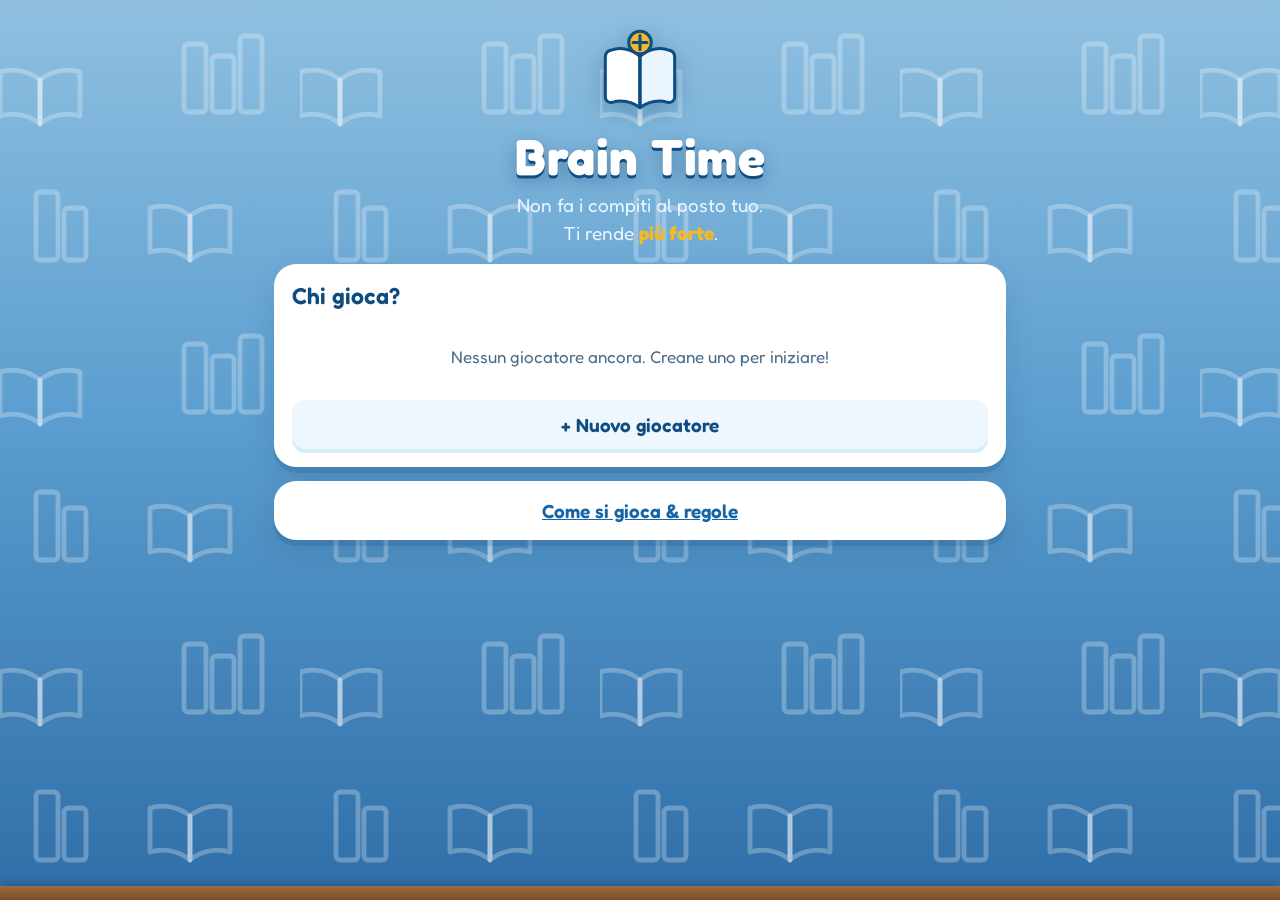
==== index.html @ 51134dfc "Il succo: il punteggio si sente, la serie brucia, i coriandoli "La grafica non funziona": vero, ed e" ====
<!DOCTYPE html>
<html lang="it">
<head>
<meta charset="utf-8">
<meta name="viewport" content="width=device-width, initial-scale=1, viewport-fit=cover">
<title>Brain Time</title>
<link rel="preconnect" href="https://fonts.googleapis.com">
<link rel="preconnect" href="https://fonts.gstatic.com" crossorigin>
<link href="https://fonts.googleapis.com/css2?family=Fredoka:wght@400;500;600;700&display=swap" rel="stylesheet">
<link rel="stylesheet" href="css/style.css">

<!-- ==== app installabile ====
     Con questi tre pezzi il gioco si puo' "aggiungere alla schermata Home"
     su telefono e tablet, e installare da Chrome o Edge su computer: icona
     propria, finestra pulita, e funziona anche senza internet.
     Aperto col doppio click (file://) il service worker non parte, ma il
     gioco funziona lo stesso: era gia' fatto per stare offline. -->
<link rel="manifest" href="manifest.json">
<meta name="theme-color" content="#1b3f96">
<link rel="icon" href="icona.svg" type="image/svg+xml">
<link rel="icon" href="brain-time.png" sizes="256x256" type="image/png">
<link rel="apple-touch-icon" href="icone/icona-180.png">
<meta name="apple-mobile-web-app-capable" content="yes">
<meta name="apple-mobile-web-app-status-bar-style" content="black-translucent">
<meta name="apple-mobile-web-app-title" content="Brain Time">
<meta name="mobile-web-app-capable" content="yes">
</head>
<body>

<div class="bg-books" aria-hidden="true"></div>

<header id="topbar" class="topbar hidden">
  <button class="icon-btn" id="btn-back" title="Indietro">&#8592;</button>
  <div class="brand"><span class="brand-b">Brain</span><span class="brand-t">Time</span></div>
  <div class="topbar-player" id="topbar-player"></div>
</header>

<main id="app">

  <!-- ============ HOME / PROFILI ============ -->
  <section class="screen active" id="screen-home">
    <div class="hero">
      <div class="hero-logo">
        <svg viewBox="0 0 120 104" class="logo-svg" aria-hidden="true">
          <path d="M60 34c-9-9-23-11-34-7-4 1-6 4-6 8v46c0 4 4 7 8 6 10-3 22-1 32 6z" class="lg-page"/>
          <path d="M60 34c9-9 23-11 34-7 4 1 6 4 6 8v46c0 4-4 7-8 6-10-3-22-1-32 6z" class="lg-page2"/>
          <path d="M60 34v59" class="lg-spine"/>
          <circle cx="60" cy="18" r="13" class="lg-brain"/>
          <path d="M60 10v16M52 18h16" class="lg-plus"/>
        </svg>
      </div>
      <h1 class="hero-title">Brain Time</h1>
      <p class="hero-sub">Non fa i compiti al posto tuo.<br>Ti rende <b>pi&ugrave; forte</b>.</p>
    </div>

    <div class="card">
      <h2 class="card-title">Chi gioca?</h2>
      <div id="profile-list" class="profile-list"></div>
      <button class="btn btn-ghost btn-block" id="btn-new-profile">+ Nuovo giocatore</button>
    </div>

    <div class="card card-slim">
      <button class="btn btn-link" id="btn-rules">Come si gioca &amp; regole</button>
    </div>
  </section>

  <!-- ============ NUOVO PROFILO ============ -->
  <section class="screen" id="screen-newprofile">
    <div class="card">
      <h2 class="card-title" id="np-titolo">Nuovo giocatore</h2>
      <label class="lbl" for="np-name">Nome</label>
      <input class="input" id="np-name" maxlength="14" placeholder="Es. Diego" autocomplete="off">

      <label class="lbl">La tua faccia</label>
      <div class="foto-zona">
        <div class="foto-anteprima" id="np-anteprima"></div>
        <div class="foto-azioni">
          <button class="btn btn-ghost" id="np-scatta">&#128247; Scatta una foto</button>
          <button class="btn btn-ghost" id="np-galleria">&#128194; Scegli dalla galleria</button>
        </div>
      </div>
      <div class="cam-pannello hidden" id="np-cam">
        <div class="cam-video-box" id="np-cam-video"></div>
        <div class="row-btns">
          <button class="btn btn-ghost" id="np-cam-annulla">Annulla</button>
          <button class="btn btn-primary" id="np-cam-scatta">Scatta!</button>
        </div>
      </div>
      <p class="hint" id="np-foto-msg"></p>

      <label class="lbl">Oppure scegli un personaggio</label>
      <div class="av-tabs" id="np-av-tabs"></div>
      <div class="avatar-grid" id="np-avatars"></div>
      <p class="av-conta" id="np-av-conta"></p>

      <label class="lbl">Quanti anni hai?</label>
      <div id="np-classi"></div>
      <div class="livello-info" id="np-livello-info"></div>

      <p class="hint" id="np-hint"></p>
      <div class="row-btns">
        <button class="btn btn-ghost" id="np-cancel">Annulla</button>
        <button class="btn btn-primary" id="np-create">Crea giocatore</button>
      </div>
    </div>
  </section>

  <!-- ============ MENU GIOCATORE ============ -->
  <section class="screen" id="screen-menu">
    <div class="player-card" id="menu-player-card"></div>

    <div class="menu-grid">
      <button class="tile tile-gioca" data-go="gioca">
        <span class="tile-ico">&#127942;</span>
        <span class="tile-name">Gioca</span>
        <span class="tile-sub">Punti in palio: se sbagli li perdi</span>
      </button>
      <button class="tile tile-solo" data-go="allena">
        <span class="tile-ico">&#127891;</span>
        <span class="tile-name">Allenamento</span>
        <span class="tile-sub">Nessun punto in palio</span>
      </button>
      <button class="tile tile-sfide" data-go="online">
        <span class="tile-ico">&#128225;</span>
        <span class="tile-name">Sfida a distanza</span>
        <span class="tile-sub">Gioca con chi non &egrave; qui</span>
      </button>
      <button class="tile tile-duel" data-go="duel">
        <span class="tile-ico">&#9876;</span>
        <span class="tile-name">Duello</span>
        <span class="tile-sub">Sfida 1 contro 1</span>
      </button>
      <button class="tile tile-shop" data-go="shop">
        <span class="tile-ico">&#127873;</span>
        <span class="tile-name">Negozio</span>
        <span class="tile-sub">Compra aiuti</span>
      </button>
      <button class="tile tile-rank" data-go="rank">
        <span class="tile-ico">&#127942;</span>
        <span class="tile-name">Classifica</span>
        <span class="tile-sub">Chi &egrave; il pi&ugrave; forte?</span>
      </button>
      <button class="tile tile-stats" data-go="stats">
        <span class="tile-ico">&#128202;</span>
        <span class="tile-name">Statistiche</span>
        <span class="tile-sub">I tuoi punti forti</span>
      </button>
      <button class="tile tile-scoperte" data-go="scoperte">
        <span class="tile-ico">&#128161;</span>
        <span class="tile-name">Scoperte</span>
        <span class="tile-sub" id="tile-scoperte-sub">Trovate nelle casse</span>
      </button>
      <button class="tile tile-set" data-go="settings">
        <span class="tile-ico">&#9881;</span>
        <span class="tile-name">Impostazioni</span>
        <span class="tile-sub">Suoni e backup</span>
      </button>
    </div>

    <div class="card card-slim">
      <button class="btn btn-link" id="btn-change-player">Cambia giocatore</button>
    </div>
  </section>

  <!-- ============ SCELTA CATEGORIA ============ -->
  <section class="screen" id="screen-category">
    <h2 class="screen-title" id="cat-title">Scegli la materia</h2>
    <div class="cat-grid" id="cat-grid"></div>
    <div class="card card-slim">
      <label class="lbl">Livello di difficolt&agrave;</label>
      <div class="seg" id="diff-seg"></div>
      <p class="hint" id="diff-note"></p>
      <div class="modo-box" id="cat-modo"></div>
    </div>
  </section>

  <!-- ============ SETUP DUELLO ============ -->
  <section class="screen" id="screen-duel-setup">
    <h2 class="screen-title">Duello</h2>
    <div class="card">
      <p class="hint">Ognuno risponde a domande del <b>proprio livello</b>: si vince rispondendo meglio, non perch&eacute; le domande sono pi&ugrave; facili.</p>
      <label class="lbl">Sfidante 1</label>
      <div class="chip-row" id="duel-p1"></div>
      <label class="lbl">Sfidante 2</label>
      <div class="chip-row" id="duel-p2"></div>
      <div class="warn-box"><b>Regola d'oro:</b> chi guarda non parla. Niente suggerimenti dai genitori (o da chiunque altro) durante il turno di un altro giocatore.</div>
      <button class="btn btn-primary btn-block" id="duel-next">Scegli le materie</button>
    </div>
  </section>

  <!-- ============ PASSAGGIO DISPOSITIVO ============ -->
  <section class="screen" id="screen-pass">
    <div class="pass-box">
      <div class="pass-ico">&#128241;</div>
      <h2 class="pass-title">Passa il dispositivo a</h2>
      <div class="pass-name" id="pass-name">-</div>
      <p class="pass-sub" id="pass-sub"></p>
      <button class="btn btn-primary btn-big" id="pass-go">Sono pronto!</button>
    </div>
  </section>

  <!-- ============ GIOCO ============ -->
  <section class="screen" id="screen-game">
    <div class="game-head">
      <div class="g-player" id="g-player"></div>
      <div class="g-progress" id="g-progress"></div>
      <div class="g-score" id="g-score-wrap"><span id="g-score">0</span><small>pt</small></div>
    </div>

    <div class="timer-wrap"><div class="timer-bar" id="timer-bar"></div></div>

    <div class="q-card">
      <div class="q-cat" id="q-cat"></div>
      <div class="q-board" id="q-board"></div>
      <div class="q-text" id="q-text"></div>
      <div class="q-options" id="q-options"></div>
      <div class="q-feedback" id="q-feedback"></div>
    </div>

    <div class="powerbar" id="powerbar"></div>
    <button class="btn btn-ghost btn-block" id="g-esci">Esci dalla partita</button>
  </section>

  <!-- ============ CONFRONTO DUELLO ============ -->
  <section class="screen" id="screen-reveal">
    <h2 class="screen-title" id="reveal-title">Confronto</h2>
    <div class="split" id="reveal-split"></div>
    <button class="btn btn-primary btn-block" id="reveal-next">Avanti</button>
  </section>

  <!-- ============ STATISTICHE ============ -->
  <section class="screen" id="screen-stats">
    <h2 class="screen-title">Le tue statistiche</h2>
    <div id="stats-body"></div>
  </section>

  <!-- ============ IMPOSTAZIONI ============ -->
  <section class="screen" id="screen-settings">
    <h2 class="screen-title">Impostazioni</h2>

    <div class="card">
      <h2 class="card-title">Suoni</h2>
      <div class="set-row">
        <div><b>Effetti sonori</b><div class="shop-desc">Suoni per risposte, coppe e passaggi di livello.</div></div>
        <button class="btn btn-ghost" id="set-sound">Attivi</button>
      </div>
      <div class="set-row" style="margin-top:14px">
        <div><b>Musica dei labirinti</b><div class="shop-desc">Brani originali generati dal gioco. Se metti i tuoi file in una cartella <b>musica</b> accanto al gioco, suona quelli.</div></div>
        <button class="btn btn-ghost" id="set-musica">Attiva</button>
      </div>
    </div>


    <div class="card">
      <h2 class="card-title">Backup dei progressi</h2>
      <p class="hint" style="margin-top:0">I punteggi sono salvati solo in questo browser. Salva un backup per spostarli
      su un altro computer o per non perderli se cancelli i dati del browser.</p>
      <div class="row-btns">
        <button class="btn btn-ghost" id="set-export">Salva backup</button>
        <button class="btn btn-primary" id="set-import">Carica backup</button>
      </div>
      <input type="file" id="set-file" accept="application/json,.json" style="display:none">
      <p class="hint" id="set-msg"></p>
    </div>

    <div class="card">
      <h2 class="card-title">I tuoi dati</h2>
      <p class="hint" style="margin-top:0" id="set-dati"></p>
      <button class="btn btn-ghost btn-block" id="set-cancellami">Cancella il mio profilo</button>
      <p class="hint" id="set-cancella-msg"></p>
    </div>
  </section>

  <!-- ============ RISULTATO ============ -->
  <section class="screen" id="screen-result">
    <div id="result-body"></div>
  </section>

  <!-- ============ NEGOZIO ============ -->
  <section class="screen" id="screen-shop">
    <h2 class="screen-title">Negozio</h2>
    <div class="coin-banner">Hai <b id="shop-coins">0</b> coppe &#127942;</div>
    <div class="shop-tabs" id="shop-tabs">
      <button class="shop-tab active" data-rep="aiuti">&#128736; Aiuti</button>
      <button class="shop-tab" data-rep="avatar">&#128512; Avatar</button>
      <button class="shop-tab" data-rep="titolo">&#127894; Titoli</button>
      <button class="shop-tab" data-rep="tema">&#127912; Temi</button>
    </div>
    <p class="shop-sezione-nota" id="shop-nota"></p>
    <div id="shop-list" class="shop-list"></div>
  </section>

  <!-- ============ CLASSIFICA ============ -->
  <section class="screen" id="screen-rank">
    <h2 class="screen-title">Classifica</h2>
    <div class="seg seg-wide" id="rank-seg">
      <button class="seg-btn active" data-rank="brain">Punti Cervello</button>
      <button class="seg-btn" data-rank="skill">Indice Bravura</button>
    </div>
    <div id="rank-list" class="rank-list"></div>
    <p class="hint" id="rank-hint"></p>
  </section>

  <!-- ============ LABIRINTI: scelta del livello ============ -->
  <section class="screen" id="screen-laby-home">
    <h2 class="screen-title">Labirinti</h2>
    <div class="card">
      <p class="hint" style="margin-top:0" id="laby-intro"></p>
      <div class="laby-lista" id="laby-lista"></div>
    </div>
  </section>

  <!-- ============ LABIRINTI: partita ============ -->
  <section class="screen" id="screen-laby">
    <div class="laby-head">
      <div class="laby-nome" id="laby-livello"></div>
      <div class="laby-secondi" id="laby-secondi">-</div>
    </div>
    <div class="timer-wrap"><div class="timer-bar" id="laby-timer"></div></div>

    <div class="laby-campo"><canvas id="laby-canvas"></canvas></div>

    <div class="dpad">
      <button class="d-su"  data-dir="n">&#9650;</button>
      <button class="d-sx"  data-dir="w">&#9664;</button>
      <button class="d-giu" data-dir="s">&#9660;</button>
      <button class="d-dx"  data-dir="e">&#9654;</button>
    </div>

    <div class="powerbar" id="laby-aiuti"></div>
    <button class="btn btn-ghost btn-block" id="laby-esci">Lascia perdere</button>
  </section>

  <!-- ============ IMPARA UNA LINGUA ============ -->
  <section class="screen" id="screen-diff">
    <div id="diff-box"></div>
  </section>

  <section class="screen" id="screen-lingua">
    <div id="lingua-box"></div>
    <button class="btn btn-ghost btn-block" id="lingua-esci">Lascia perdere</button>
  </section>

  <section class="screen" id="screen-lingua-fine">
    <div id="lingua-esito"></div>
  </section>

  <!-- ============ PAUSA: limite di tempo ============ -->
  <section class="screen" id="screen-pausa">
    <div id="pausa-box"></div>
  </section>

  <!-- ============ LABIRINTI: esito ============ -->
  <section class="screen" id="screen-laby-fine">
    <div id="laby-esito"></div>
  </section>

  <!-- ============ CASSA SORPRESA ============ -->
  <section class="screen" id="screen-cassa">
    <div id="cassa-body"></div>
  </section>

  <!-- ============ SCOPERTE ============ -->
  <section class="screen" id="screen-scoperte">
    <h2 class="screen-title">Le tue scoperte</h2>
    <div id="scoperte-body"></div>
  </section>

  <!-- ============ REGOLE ============ -->
  <section class="screen" id="screen-rules">
    <h2 class="screen-title">Come si gioca</h2>
    <div class="card rules">
      <h3>L'idea</h3>
      <p>Brain Time non fa i compiti al posto tuo: ti allena. Ogni risposta giusta ti fa salire di livello e ti fa guadagnare coppe.</p>
      <h3>Allenamento e Gioca</h3>
      <p><b>Allenamento</b> serve solo a esercitarsi: non si vincono punti e non se ne perdono, i progressi restano come sono. <b>Gioca</b> &egrave; la versione seria: ogni risposta giusta d&agrave; punti, ogni sbagliata te ne toglie. Il punteggio della partita non pu&ograve; per&ograve; scendere sotto zero, e i punti gi&agrave; guadagnati nelle partite passate non si toccano.</p>
      <h3>Livello di difficolt&agrave;</h3>
      <p>Prima di ogni partita scegli quanto vuoi faticare: <b>Facile</b> (6 domande pi&ugrave; semplici, pi&ugrave; tempo), <b>Medio</b> (9 domande del tuo livello) o <b>Difficile</b> (15 domande della fascia superiore, meno tempo). Pi&ugrave; &egrave; difficile, pi&ugrave; valgono i punti: x1, x1,2 e x1,5.</p>
      <h3>Punti e livelli</h3>
      <p>Ogni risposta giusta vale <b>100 punti</b>, pi&ugrave; un bonus se rispondi veloce. Se ne indovini tante di fila parte la <b>serie</b> e i punti si moltiplicano (fino a x2). Accumulando punti sali di livello cervello.</p>
      <h3>Coppe</h3>
      <p>Le coppe si guadagnano rispondendo bene e vincendo i duelli. Si spendono al <b>Negozio</b> per comprare aiuti: 50/50, tempo extra, salta domanda, punti doppi, seconda chance.</p>
      <h3>Livelli diversi, gara giusta</h3>
      <p>Ognuno riceve domande della sua fascia d&rsquo;et&agrave;: <b>5&ordf; elementare</b>, <b>2&ordf; media</b> o <b>adulti</b>. Le domande non sono le stesse, ma i punti valgono uguale: vince chi risponde meglio <i>al proprio livello</i>. In classifica trovi anche l'<b>Indice Bravura</b>, che misura quanto sei preciso e non quanto hai giocato.</p>
      <h3>Modalit&agrave; genitori</h3>
      <p>Gli adulti hanno il loro profilo e le loro domande, pi&ugrave; difficili. Possono giocare e sfidare i figli, ma <b>non possono suggerire le risposte</b> durante il turno di un altro giocatore. Nel duello lo schermo si copre tra un turno e l'altro.</p>
      <h3>Niente scorciatoie</h3>
      <p>Non esiste un tasto "mostrami la risposta". Gli aiuti riducono la difficolt&agrave;, ma la scelta resta sempre tua.</p>
    </div>
  </section>

</main>

<div class="toast" id="toast"></div>

<script src="js/util.js"></script>
<script src="js/sfx.js"></script>
<script src="js/juice.js"></script>
<script src="js/foto.js"></script>
<script src="js/storage.js"></script>
<script src="js/data-math.js"></script>
<script src="js/data-logic.js"></script>
<script src="js/data-lang.js"></script>
<script src="js/data-history.js"></script>
<script src="js/data-culture.js"></script>
<script src="js/data-chess.js"></script>
<script src="js/data-curiosita.js"></script>
<script src="js/bank.js"></script>
<script src="js/game.js"></script>
<script src="js/musica.js"></script>
<script src="js/casse.js"></script>
<script src="js/laby.js"></script>
<script src="js/data-lingue.js"></script>
<script src="js/lingue.js"></script>
<script src="js/fusione.js"></script>
<script src="js/limite.js"></script>
<!-- configurazione di questo computer: fuori dal repository, puo' non esistere -->
<script src="js/config-locale.js"></script>
<script src="js/app.js"></script>
<script>
/* Registrazione del service worker: solo dove ha senso.
   Su file:// non parte (lo vieta il browser) e non deve dare fastidio. */
(function () {
  if (!('serviceWorker' in navigator)) return;
  if (location.protocol !== 'https:' && location.hostname !== 'localhost') return;
  window.addEventListener('load', function () {
    navigator.serviceWorker.register('sw.js').catch(function () {});
  });
})();
</script>
</body>
</html>
---- css/style.css ----
/* ===========================================================
   BRAIN TIME — foglio di stile
   Tema: azzurro + libri
   =========================================================== */

:root{
  --azzurro-900:#0b3a63;
  --azzurro-800:#0f4c81;
  --azzurro-700:#1565a8;
  --azzurro-600:#1e7ac4;
  --azzurro-500:#2f95dd;
  --azzurro-300:#7ec4ef;
  --azzurro-100:#d6ecfa;
  --azzurro-50:#eef7fd;

  --oro:#f5b826;
  --oro-scuro:#c98a06;
  --verde:#2fbf71;
  --verde-scuro:#1c8f51;
  --rosso:#e8544a;
  --rosso-scuro:#b8352c;
  --viola:#7a5cd6;

  --carta:#ffffff;
  --carta-2:#f7fbfe;
  --inchiostro:#0d2b45;
  --inchiostro-soft:#4a6b88;

  --r-sm:10px;
  --r-md:16px;
  --r-lg:22px;
  --ombra:0 6px 0 rgba(11,58,99,.14), 0 12px 30px rgba(11,58,99,.14);
  --ombra-sm:0 3px 0 rgba(11,58,99,.12), 0 6px 16px rgba(11,58,99,.10);

  /* colori a tema: sovrascritti dai temi sbloccabili */
  --cielo-1:#8fc0e0; --cielo-2:#5d9fd0; --cielo-3:#2f6ea8;
  --mensola-1:#a06b3d; --mensola-2:#7a4d28;
  --ok-bg:#e6f9ef; --no-bg:#fdeceb; --info-bg:#eaf3ff;
  --oro-bg:#fff8e6; --oro-bordo:#ffe4a8; --oro-testo:#7a5200;
  --casa-chiara:#f2e5cd; --casa-scura:#7fa8d4;
}

*{box-sizing:border-box;-webkit-tap-highlight-color:transparent}

html,body{height:100%}

body{
  margin:0;
  font-family:'Fredoka', 'Segoe UI', system-ui, -apple-system, sans-serif;
  color:var(--inchiostro);
  background:linear-gradient(180deg,var(--cielo-1) 0%, var(--cielo-2) 45%, var(--cielo-3) 100%);
  background-attachment:fixed;
  min-height:100%;
  overflow-x:hidden;
}

/* ---------- sfondo a libri ---------- */
.bg-books{
  position:fixed; inset:0; z-index:0; pointer-events:none;
  background-image:
    /* libri stilizzati ripetuti */
    url("data:image/svg+xml,%3Csvg xmlns='http://www.w3.org/2000/svg' width='150' height='150' viewBox='0 0 150 150'%3E%3Cg fill='none' stroke='%23ffffff' stroke-opacity='.30' stroke-width='2.4' stroke-linecap='round' stroke-linejoin='round'%3E%3Cpath d='M20 40c-6-5-14-6-20-4v22c6-2 14-1 20 4z'/%3E%3Cpath d='M20 40c6-5 14-6 20-4v22c-6-2-14-1-20 4z'/%3E%3Cpath d='M20 40v22'/%3E%3Crect x='92' y='22' width='11' height='34' rx='2'/%3E%3Crect x='106' y='28' width='11' height='28' rx='2'/%3E%3Crect x='120' y='18' width='11' height='38' rx='2'/%3E%3Cpath d='M95 108c-6-5-14-6-20-4v22c6-2 14-1 20 4z'/%3E%3Cpath d='M95 108c6-5 14-6 20-4v22c-6-2-14-1-20 4z'/%3E%3Cpath d='M95 108v22'/%3E%3Crect x='18' y='96' width='11' height='34' rx='2'/%3E%3Crect x='32' y='104' width='11' height='26' rx='2'/%3E%3C/g%3E%3C/svg%3E");
  background-size:300px 300px;
  opacity:.9;
}

/* mensola in fondo */
body::after{
  content:"";
  position:fixed; left:0; right:0; bottom:0; height:14px; z-index:0;
  background:linear-gradient(180deg,var(--mensola-1),var(--mensola-2));
  box-shadow:0 -3px 10px rgba(0,0,0,.18);
  pointer-events:none;
}

#app{
  position:relative; z-index:1; max-width:760px; margin:0 auto;
  padding:12px
          calc(14px + env(safe-area-inset-right, 0px))
          calc(46px + env(safe-area-inset-bottom, 0px))
          calc(14px + env(safe-area-inset-left, 0px));
}

/* ---------- topbar ---------- */
/* La barra in cima deve stare SOTTO la tacca (o isola dinamica) e sotto
   la barra di stato: li' il telefono non passa il tocco, quindi il tasto
   "indietro" si vedeva ma non si riusciva a premere.
   env(safe-area-inset-*) e' lo spazio che il telefono dichiara occupato.
   Sul computer vale 0 e non cambia niente. Dentro un'app che incornicia
   la pagina puo' valere 0 anche col telefono, percio' piu' sotto c'e'
   anche un margine fisso per tutti gli schermi che si toccano. */
.topbar{
  position:sticky; top:0; z-index:5;
  display:flex; align-items:center; gap:10px;
  max-width:760px; margin:0 auto;
  padding:calc(10px + env(safe-area-inset-top, 0px))
          calc(14px + env(safe-area-inset-right, 0px))
          10px
          calc(14px + env(safe-area-inset-left, 0px));
  backdrop-filter:blur(6px);
}
.topbar.hidden{display:none}
.brand{font-weight:700; font-size:24px; letter-spacing:.2px}
.brand-b{color:#fff}
.brand-t{color:var(--oro)}
.topbar-player{margin-left:auto; display:flex; align-items:center; gap:8px; color:#fff; font-weight:600; font-size:18px}
.topbar-player .tp-coins{background:rgba(255,255,255,.22); padding:4px 10px; border-radius:999px}

.icon-btn{
  width:38px;height:38px;border:0;border-radius:12px;cursor:pointer;
  background:rgba(255,255,255,.28); color:#fff; font-size:24px; line-height:1;
  display:grid;place-items:center; transition:.15s;
}
.icon-btn:hover{background:rgba(255,255,255,.45)}

/* ---------- screens ---------- */
.screen{display:none; animation:fade .25s ease}
.screen.active{display:block}
@keyframes fade{from{opacity:0;transform:translateY(8px)}to{opacity:1;transform:none}}

.screen-title{
  color:#fff; text-align:center; margin:6px 0 14px; font-size:31px; font-weight:700;
  text-shadow:0 2px 0 rgba(11,58,99,.28);
}

/* ---------- hero ---------- */
/* la home non ha la barra in cima: qui lo spazio per la tacca lo prende il logo */
.hero{text-align:center; padding:calc(14px + env(safe-area-inset-top, 0px)) 0 18px}
.hero-logo{display:grid;place-items:center}
.logo-svg{width:104px;height:92px; filter:drop-shadow(0 6px 12px rgba(11,58,99,.3))}
.lg-page,.lg-page2{fill:#fff; stroke:var(--azzurro-800); stroke-width:3.5; stroke-linejoin:round}
.lg-page2{fill:#eaf5fd}
.lg-spine{stroke:var(--azzurro-800); stroke-width:3.5; stroke-linecap:round}
.lg-brain{fill:var(--oro); stroke:var(--azzurro-800); stroke-width:3.5}
.lg-plus{stroke:var(--azzurro-800); stroke-width:3.5; stroke-linecap:round}
.hero-title{
  margin:8px 0 4px; font-size:50.5px; font-weight:700; color:#fff;
  text-shadow:0 3px 0 var(--azzurro-800), 0 6px 18px rgba(11,58,99,.35);
  letter-spacing:.5px;
}
.hero-sub{margin:0; color:#eaf6ff; font-size:19px; line-height:1.45}
.hero-sub b{color:var(--oro)}

/* ---------- card ---------- */
.card{
  background:var(--carta); border-radius:var(--r-lg); padding:18px;
  box-shadow:var(--ombra); margin-bottom:14px;
}
.card-slim{padding:10px; text-align:center}
.card-title{margin:0 0 12px; font-size:23px; font-weight:600; color:var(--azzurro-800)}

/* ---------- bottoni ---------- */
.btn{
  font-family:inherit; font-weight:600; font-size:19px; cursor:pointer;
  border:0; border-radius:14px; padding:13px 20px; transition:.12s;
}
.btn:active{transform:translateY(2px)}
.btn-primary{background:var(--azzurro-600); color:#fff; box-shadow:0 4px 0 var(--azzurro-800)}
.btn-primary:hover{background:var(--azzurro-500)}
.btn-gold{background:var(--oro); color:#4a3200; box-shadow:0 4px 0 var(--oro-scuro)}
.btn-ghost{background:var(--azzurro-50); color:var(--azzurro-800); box-shadow:0 4px 0 var(--azzurro-100)}
.btn-link{background:none; color:var(--azzurro-700); box-shadow:none; text-decoration:underline; padding:8px}
.btn-block{display:block; width:100%; margin-top:8px}
.btn-big{font-size:24px; padding:16px 34px; border-radius:18px}
.btn[disabled]{opacity:.5; cursor:not-allowed; transform:none}
.row-btns{display:flex; gap:10px; margin-top:16px}
.row-btns .btn{flex:1}

/* ---------- profili ---------- */
.profile-list{display:flex; flex-direction:column; gap:10px}
.profile-row{
  display:flex; align-items:center; gap:12px; width:100%;
  background:var(--carta-2); border:2px solid var(--azzurro-100);
  border-radius:var(--r-md); padding:12px; cursor:pointer; text-align:left;
  font-family:inherit; transition:.15s;
}
.profile-row:hover{border-color:var(--azzurro-500); transform:translateX(3px)}
.pf-avatar{
  width:48px;height:48px;border-radius:14px; display:grid;place-items:center;
  font-size:31px; background:var(--azzurro-100); flex:none;
}
.pf-info{flex:1; min-width:0}
.pf-name{font-weight:600; font-size:20.5px; color:var(--inchiostro)}
.pf-meta{font-size:15.5px; color:var(--inchiostro-soft)}
.pf-lvl{
  background:var(--azzurro-600); color:#fff; font-size:15.5px; font-weight:600;
  padding:5px 10px; border-radius:999px; flex:none;
}
.pf-del{
  border:0;background:none;color:#c3d3e0;font-size:23px;cursor:pointer;padding:4px 6px;border-radius:8px;flex:none;
}
.pf-del:hover{background:var(--no-bg);color:var(--rosso)}
.empty-note{color:var(--inchiostro-soft); font-size:17px; text-align:center; padding:8px 0}

/* ---------- form ---------- */
.lbl{display:block; font-size:17px; font-weight:600; color:var(--azzurro-800); margin:14px 0 7px}
.input{
  width:100%; font-family:inherit; font-size:20.5px; padding:13px 14px;
  border:2px solid var(--azzurro-100); border-radius:var(--r-md); background:var(--carta-2);
  color:var(--inchiostro); outline:none;
}
.input:focus{border-color:var(--azzurro-500)}
.hint{font-size:16px; color:var(--inchiostro-soft); line-height:1.5; margin:10px 0 0}

.avatar-grid{display:grid; grid-template-columns:repeat(auto-fill,minmax(52px,1fr)); gap:8px}
.av-btn{
  aspect-ratio:1; border:2px solid var(--azzurro-100); background:var(--carta-2);
  border-radius:14px; font-size:31px; cursor:pointer; transition:.12s;
}
.av-btn.sel{border-color:var(--azzurro-600); background:var(--azzurro-100); transform:scale(1.06)}

.level-choice{display:flex; flex-direction:column; gap:9px}
.lv-btn{
  text-align:left; font-family:inherit; cursor:pointer; padding:12px 14px;
  border:2px solid var(--azzurro-100); background:var(--carta-2); border-radius:var(--r-md);
  transition:.12s;
}
.lv-btn.sel{border-color:var(--azzurro-600); background:var(--azzurro-100)}
.lv-name{display:block; font-weight:600; font-size:19px; color:var(--inchiostro)}
.lv-desc{display:block; font-size:15.5px; color:var(--inchiostro-soft); margin-top:2px}

/* ---------- player card ---------- */
.player-card{
  background:linear-gradient(135deg,var(--azzurro-700),var(--azzurro-500));
  border-radius:var(--r-lg); padding:18px; color:#fff; box-shadow:var(--ombra); margin-bottom:14px;
}
.pc-top{display:flex; align-items:center; gap:14px}
.pc-avatar{width:60px;height:60px;border-radius:18px;background:rgba(255,255,255,.25);display:grid;place-items:center;font-size:39.5px;flex:none}
.pc-name{font-size:27.5px; font-weight:700; line-height:1.1}
.pc-lvl-txt{font-size:17px; opacity:.9}
.pc-edit{
  border:0; background:rgba(255,255,255,.22); color:inherit; cursor:pointer;
  font:inherit; font-size:14px; border-radius:999px; padding:2px 10px;
  margin-left:6px; white-space:nowrap;
}
.pc-edit:hover{background:rgba(255,255,255,.34)}
.pc-coins{margin-left:auto; text-align:center; background:rgba(255,255,255,.2); border-radius:14px; padding:8px 13px}
.pc-coins b{display:block; font-size:25px; line-height:1}
.pc-coins span{font-size:13px; opacity:.9}
.xp-wrap{margin-top:14px}
.xp-line{display:flex; justify-content:space-between; font-size:15px; opacity:.95; margin-bottom:5px}
.xp-bar{height:11px; background:rgba(255,255,255,.25); border-radius:999px; overflow:hidden}
.xp-fill{height:100%; background:var(--oro); border-radius:999px; transition:width .5s ease}

/* ---------- menu tiles ---------- */
.menu-grid{display:grid; grid-template-columns:1fr 1fr; gap:12px; margin-bottom:14px}
.tile{
  font-family:inherit; cursor:pointer; border:0; border-radius:var(--r-lg);
  padding:20px 12px; text-align:center; background:var(--carta);
  box-shadow:var(--ombra-sm); transition:.14s; display:block;
}
.tile:hover{transform:translateY(-4px)}
.tile:active{transform:translateY(0)}
.tile-ico{display:block; font-size:42px; line-height:1; margin-bottom:8px}
.tile-name{display:block; font-size:21.5px; font-weight:600; color:var(--azzurro-800)}
.tile-sub{display:block; font-size:15px; color:var(--inchiostro-soft); margin-top:2px}
.tile-solo{border-bottom:5px solid var(--azzurro-500)}
.tile-duel{border-bottom:5px solid var(--rosso)}
.tile-shop{border-bottom:5px solid var(--oro)}
.tile-rank{border-bottom:5px solid var(--verde)}

/* ---------- categorie ---------- */
.cat-grid{display:grid; grid-template-columns:1fr 1fr; gap:12px; margin-bottom:14px}
.cat-card{
  font-family:inherit; cursor:pointer; border:0; border-radius:var(--r-lg); padding:18px 12px;
  background:var(--carta); box-shadow:var(--ombra-sm); text-align:center; transition:.14s;
}
.cat-card:hover{transform:translateY(-4px)}
.cat-ico{display:block; font-size:43px; line-height:1; margin-bottom:6px}
.cat-name{display:block; font-weight:600; font-size:20.5px; color:var(--azzurro-800)}
.cat-sub{display:block; font-size:14.5px; color:var(--inchiostro-soft); margin-top:2px}
.cat-mix{grid-column:1/-1; background:linear-gradient(135deg,var(--viola),#a07ce8); }
.cat-mix .cat-name,.cat-mix .cat-sub{color:#fff}

.seg{display:flex; gap:6px; background:var(--azzurro-50); padding:5px; border-radius:14px}
.seg-wide{max-width:420px; margin:0 auto 14px}
.seg-btn{
  flex:1; font-family:inherit; font-size:18px; font-weight:600; cursor:pointer;
  border:0; background:none; color:var(--inchiostro-soft); padding:9px; border-radius:10px; transition:.12s;
}
.seg-btn.active{background:var(--azzurro-600); color:#fff}

/* ---------- duello setup ---------- */
.chip-row{display:flex; flex-wrap:wrap; gap:8px}
.chip{
  font-family:inherit; cursor:pointer; border:2px solid var(--azzurro-100); background:var(--carta-2);
  border-radius:999px; padding:9px 15px; font-size:18px; font-weight:600; color:var(--inchiostro);
  display:flex; align-items:center; gap:7px; transition:.12s;
}
.chip.sel{border-color:var(--azzurro-600); background:var(--azzurro-100)}
.chip[disabled]{opacity:.35; cursor:not-allowed}
.warn-box{
  margin-top:16px; background:var(--oro-bg); border:2px solid var(--oro-bordo); color:var(--oro-testo);
  border-radius:var(--r-md); padding:12px 14px; font-size:17px; line-height:1.5;
}

/* ---------- passaggio dispositivo ---------- */
#screen-pass.active{display:grid; place-items:center; min-height:64vh}
.pass-box{text-align:center; background:var(--carta); border-radius:var(--r-lg); padding:34px 26px; box-shadow:var(--ombra); width:100%}
.pass-ico{font-size:62.5px}
.pass-title{margin:10px 0 4px; font-size:23px; color:var(--inchiostro-soft); font-weight:500}
.pass-name{font-size:43px; font-weight:700; color:var(--azzurro-700); line-height:1.1}
.pass-sub{color:var(--inchiostro-soft); font-size:17.5px; margin:12px 0 22px; line-height:1.5}

/* ---------- gioco ---------- */
.game-head{
  display:flex; align-items:center; gap:10px; color:#fff; margin-bottom:9px;
  /* va a capo: con la serie accesa gli elementi in fila diventano quattro,
     e su un telefono stretto senza questo si schiacciano l'uno sull'altro */
  flex-wrap:wrap;
}
.g-player{font-weight:600; font-size:19px; display:flex; align-items:center; gap:7px}
.g-progress{margin-left:auto; font-size:17px; background:rgba(255,255,255,.24); padding:4px 12px; border-radius:999px}
.g-score{font-weight:700; font-size:25px}
.g-score small{font-size:14.5px; font-weight:500; opacity:.85; margin-left:2px}

.timer-wrap{height:12px; background:rgba(255,255,255,.3); border-radius:999px; overflow:hidden; margin-bottom:12px}
.timer-bar{height:100%; width:100%; background:var(--verde); border-radius:999px; transition:width .25s linear, background .3s}
.timer-bar.warn{background:var(--oro)}
.timer-bar.danger{background:var(--rosso)}
.timer-bar.frozen{background:repeating-linear-gradient(45deg,#7ec4ef,#7ec4ef 8px,#bfe6fb 8px,#bfe6fb 16px)}

.q-card{background:var(--carta); border-radius:var(--r-lg); padding:18px; box-shadow:var(--ombra); margin-bottom:12px}
.q-cat{
  display:inline-block; font-size:15px; font-weight:600; color:var(--azzurro-700);
  background:var(--azzurro-50); padding:5px 12px; border-radius:999px; margin-bottom:12px;
}
.q-text{font-size:25px; font-weight:500; line-height:1.4; margin-bottom:16px; color:var(--inchiostro)}
.q-text .mono{font-family:'Courier New',monospace; font-weight:700; letter-spacing:1px}
.q-options{display:grid; gap:10px}
.opt{
  font-family:inherit; font-size:20.5px; font-weight:500; text-align:left; cursor:pointer;
  border:2px solid var(--azzurro-100); background:var(--carta-2); color:var(--inchiostro);
  border-radius:var(--r-md); padding:14px 16px; display:flex; align-items:center; gap:12px; transition:.12s;
}
.opt:hover:not([disabled]){border-color:var(--azzurro-500); background:var(--azzurro-50)}
.opt-key{
  width:28px;height:28px;flex:none;border-radius:9px;background:var(--azzurro-100);
  color:var(--azzurro-800); font-weight:700; font-size:17px; display:grid;place-items:center;
}
.opt.right{border-color:var(--verde); background:var(--ok-bg)}
.opt.right .opt-key{background:var(--verde); color:#fff}
.opt.wrong{border-color:var(--rosso); background:var(--no-bg)}
.opt.wrong .opt-key{background:var(--rosso); color:#fff}
.opt.gone{opacity:.28; pointer-events:none}
.opt[disabled]{cursor:default}

.q-feedback{margin-top:14px; font-size:18px; line-height:1.5; display:none}
.q-feedback.show{display:block}
.fb-title{font-weight:700; font-size:21.5px; margin-bottom:4px}
.fb-ok .fb-title{color:var(--verde-scuro)}
.fb-no .fb-title{color:var(--rosso-scuro)}
.fb-exp{color:var(--inchiostro-soft)}
.fb-next{margin-top:14px}

.powerbar{display:flex; gap:8px; flex-wrap:wrap; justify-content:center}
.pw{
  font-family:inherit; cursor:pointer; border:0; border-radius:14px; padding:9px 13px;
  background:var(--carta); box-shadow:var(--ombra-sm); font-size:16px; font-weight:600;
  color:var(--azzurro-800); display:flex; align-items:center; gap:6px; transition:.12s;
}
.pw:hover:not([disabled]){transform:translateY(-3px)}
.pw[disabled]{opacity:.42; cursor:not-allowed}
.pw-n{background:var(--azzurro-600); color:#fff; border-radius:999px; padding:1px 7px; font-size:14.5px}

/* ---------- risultato ---------- */
.res-card{background:var(--carta); border-radius:var(--r-lg); padding:26px 20px; box-shadow:var(--ombra); text-align:center; margin-bottom:14px}
.res-ico{font-size:72px; line-height:1}
.res-title{font-size:33.5px; font-weight:700; color:var(--azzurro-800); margin:8px 0 2px}
.res-sub{color:var(--inchiostro-soft); font-size:18px; margin-bottom:18px}
.res-stats{display:grid; grid-template-columns:repeat(3,1fr); gap:10px; margin-bottom:18px}
.res-stat{background:var(--carta-2); border-radius:var(--r-md); padding:13px 8px}
.res-stat b{display:block; font-size:29px; color:var(--azzurro-700); line-height:1.1}
.res-stat span{font-size:14.5px; color:var(--inchiostro-soft)}
.res-reward{background:var(--oro-bg); border:2px solid var(--oro-bordo); border-radius:var(--r-md); padding:13px; margin-bottom:16px; font-size:19px; font-weight:600; color:var(--oro-testo)}
.res-levelup{background:var(--info-bg);border:2px solid var(--azzurro-300);color:var(--azzurro-800);border-radius:var(--r-md);padding:13px;margin-bottom:16px;font-weight:600}

.duel-board{display:grid; grid-template-columns:1fr auto 1fr; align-items:center; gap:10px; margin-bottom:18px}
.duel-side{background:var(--carta-2); border-radius:var(--r-md); padding:15px 8px}
.duel-side.win{background:var(--ok-bg); border:2px solid var(--verde)}
.duel-av{font-size:41px; line-height:1}
.duel-nm{font-weight:600; font-size:19px; margin-top:4px}
.duel-pt{font-size:35px; font-weight:700; color:var(--azzurro-700); line-height:1.1}
.duel-acc{font-size:14.5px; color:var(--inchiostro-soft)}
.duel-vs{font-weight:700; color:var(--inchiostro-soft); font-size:20.5px}

/* ---------- negozio ---------- */
.coin-banner{
  text-align:center; color:#fff; font-size:20.5px; margin-bottom:14px;
  background:rgba(255,255,255,.2); border-radius:999px; padding:9px; font-weight:500;
}
.coin-banner b{font-size:25px; color:var(--oro)}
.shop-list{display:flex; flex-direction:column; gap:11px}
.shop-item{
  background:var(--carta); border-radius:var(--r-lg); padding:15px; box-shadow:var(--ombra-sm);
  display:flex; align-items:center; gap:13px;
}
.shop-ico{width:52px;height:52px;border-radius:16px;background:var(--azzurro-50);display:grid;place-items:center;font-size:32.5px;flex:none}
.shop-info{flex:1; min-width:0}
.shop-name{font-weight:600; font-size:20px; color:var(--azzurro-800)}
.shop-desc{font-size:15.5px; color:var(--inchiostro-soft); line-height:1.4}
.shop-own{font-size:14.5px; color:var(--verde-scuro); font-weight:600}
.shop-buy{
  font-family:inherit; cursor:pointer; border:0; border-radius:13px; padding:11px 15px;
  background:var(--oro); color:#4a3200; font-weight:700; font-size:18px; box-shadow:0 3px 0 var(--oro-scuro); flex:none;
}
.shop-buy[disabled]{opacity:.45; cursor:not-allowed}

/* ---------- classifica ---------- */
.rank-list{display:flex; flex-direction:column; gap:10px; margin-bottom:12px}
.rank-row{
  background:var(--carta); border-radius:var(--r-md); padding:13px 15px;
  display:flex; align-items:center; gap:13px; box-shadow:var(--ombra-sm);
}
.rank-pos{font-size:26.5px; font-weight:700; color:var(--inchiostro-soft); width:34px; text-align:center; flex:none}
.rank-row.first{background:var(--oro-bg); border:2px solid var(--oro)}
.rank-av{font-size:35px; flex:none}
.rank-info{flex:1; min-width:0}
.rank-nm{font-weight:600; font-size:20px}
.rank-meta{font-size:15px; color:var(--inchiostro-soft)}
.rank-val{font-size:25px; font-weight:700; color:var(--azzurro-700); flex:none}
#rank-hint{color:#eaf6ff; text-align:center}

/* ---------- regole ---------- */
.rules h3{color:var(--azzurro-700); font-size:20.5px; margin:18px 0 5px}
.rules h3:first-child{margin-top:0}
.rules p{margin:0; font-size:18px; line-height:1.55; color:var(--inchiostro-soft)}
.rules b{color:var(--inchiostro)}

/* ---------- scacchiera ---------- */
.q-board{display:none; margin-bottom:16px}
.q-board.show{display:block}
.board{
  width:min(320px,86vw); margin:0 auto; border:4px solid var(--azzurro-800);
  border-radius:8px; overflow:hidden; box-shadow:var(--ombra-sm);
}
.board-row{display:flex}
.sq{aspect-ratio:1; flex:1; display:grid; place-items:center; font-size:min(34px,8.4vw); line-height:1; position:relative}
.sq.light{background:var(--casa-chiara)}
.sq.dark{background:var(--casa-scura)}
.pc-w{color:#fff; text-shadow:0 0 2px #123, 0 0 2px #123, 0 0 3px #123, 1px 1px 0 #123}
.pc-b{color:#17202b}
.sq .coord{position:absolute; bottom:1px; right:2px; font-size:9.5px; opacity:.5; font-weight:600}
.board-turn{text-align:center; font-size:16px; color:var(--inchiostro-soft); margin-top:8px; font-weight:600}

/* ---------- toast ---------- */
.toast{
  position:fixed; left:50%; bottom:26px; transform:translate(-50%,120px);
  background:var(--inchiostro); color:#fff; padding:13px 22px; border-radius:14px;
  font-size:18px; font-weight:500; z-index:50; transition:transform .3s cubic-bezier(.2,1.4,.5,1); max-width:90vw; text-align:center;
}
.toast.show{transform:translate(-50%,0)}

.hidden{display:none !important}

/* ---------- animazioni ---------- */
@keyframes pop{0%{transform:scale(1)}45%{transform:scale(1.06)}100%{transform:scale(1)}}
.pop{animation:pop .32s ease}
@keyframes shake{0%,100%{transform:translateX(0)}22%{transform:translateX(-7px)}44%{transform:translateX(7px)}66%{transform:translateX(-4px)}}
.shake{animation:shake .34s ease}

/* ---------- mobile ---------- */
@media (max-width:420px){
  .hero-title{font-size:42px}
  .q-text{font-size:23px}
  .menu-grid,.cat-grid{gap:10px}
  .res-stat b{font-size:25px}
  .duel-pt{font-size:30px}
}

/* ---------- nuove tessere del menu ---------- */
.tile-stats{border-bottom:5px solid var(--viola)}
.tile-set{border-bottom:5px solid var(--inchiostro-soft)}

/* ---------- risposta scelta nel duello (nessun indizio) ---------- */
.opt.chosen{border-color:var(--azzurro-600); background:var(--azzurro-100)}
.opt.chosen .opt-key{background:var(--azzurro-600); color:#fff}

/* ---------- schermo sdoppiato del duello ---------- */
.split{display:grid; grid-template-columns:1fr 1fr; gap:12px; margin-bottom:14px}
.split-col{
  background:var(--carta); border-radius:var(--r-lg); padding:15px;
  box-shadow:var(--ombra-sm); border-top:6px solid var(--azzurro-300); min-width:0;
}
.split-col.ok{border-top-color:var(--verde)}
.split-col.no{border-top-color:var(--rosso)}
.split-col.sk{border-top-color:var(--inchiostro-soft)}
.sc-head{display:flex; align-items:center; gap:8px; margin-bottom:10px}
.sc-av{font-size:31px; line-height:1}
.sc-nm{font-weight:600; font-size:19px; flex:1; min-width:0; overflow:hidden; text-overflow:ellipsis; white-space:nowrap}
.sc-pt{font-weight:700; font-size:23px; color:var(--oro-scuro)}
.split-col.ok .sc-pt{color:var(--verde-scuro)}
.sc-cat{font-size:14px; font-weight:600; color:var(--azzurro-700); background:var(--azzurro-50);
  display:inline-block; padding:3px 9px; border-radius:999px; margin-bottom:8px}
.sc-q{font-size:18px; line-height:1.4; margin-bottom:10px}
.sc-board{margin-bottom:10px}
.sc-board .board{width:100%; border-width:3px}
.sc-board .sq{font-size:min(23px,5vw)}
.sc-board .coord{display:none}
.sc-esito{font-weight:700; font-size:18px; margin-bottom:6px}
.split-col.ok .sc-esito{color:var(--verde-scuro)}
.split-col.no .sc-esito{color:var(--rosso-scuro)}
.split-col.sk .sc-esito{color:var(--inchiostro-soft)}
.sc-line{font-size:17px; line-height:1.45; color:var(--inchiostro)}
.sc-right{color:var(--verde-scuro)}
.sc-exp{font-size:15.5px; line-height:1.5; color:var(--inchiostro-soft); margin-top:7px;
  border-top:1px dashed var(--azzurro-100); padding-top:7px}
.sc-tot{margin-top:10px; font-size:16px; color:var(--inchiostro-soft)}
.sc-tot b{color:var(--azzurro-700); font-size:19px}

/* ---------- barre delle statistiche ---------- */
.bar-row{margin-bottom:13px}
.bar-head{display:flex; justify-content:space-between; font-size:17px; margin-bottom:5px; gap:8px}
.bar-head span:last-child{color:var(--inchiostro-soft); font-size:15.5px; flex:none}
.bar-track{height:12px; background:var(--azzurro-50); border-radius:999px; overflow:hidden}
.bar-fill{height:100%; border-radius:999px; transition:width .5s ease}

/* ---------- impostazioni ---------- */
.set-row{display:flex; align-items:center; gap:14px}
.set-row > div:first-child{flex:1; min-width:0}
.set-row .btn{flex:none}

@media (max-width:520px){
  .split{grid-template-columns:1fr}
  .sc-board .sq{font-size:min(32px,7.8vw)}
}

/* ---------- accessibilita' ---------- */
.btn:focus-visible, .opt:focus-visible, .tile:focus-visible, .cat-card:focus-visible,
.chip:focus-visible, .pw:focus-visible, .seg-btn:focus-visible, .av-btn:focus-visible,
.lv-btn:focus-visible, .shop-buy:focus-visible, .icon-btn:focus-visible,
.profile-row:focus-visible, .input:focus-visible{
  outline:3px solid var(--oro); outline-offset:3px;
}

@media (prefers-reduced-motion: reduce){
  *, *::before, *::after{
    animation-duration:.001ms !important;
    animation-iteration-count:1 !important;
    transition-duration:.001ms !important;
    scroll-behavior:auto !important;
  }
}

/* ---------- avatar come foto ---------- */
.av-img{
  width:1.2em; height:1.2em; object-fit:cover; border-radius:24%;
  display:inline-block; vertical-align:-0.22em;
  box-shadow:0 0 0 2px rgba(255,255,255,.7);
}
.pf-avatar .av-img, .pc-avatar .av-img, .foto-anteprima .av-img{
  width:100%; height:100%; border-radius:inherit; vertical-align:top; box-shadow:none;
}

/* ---------- foto del giocatore ---------- */
.foto-zona{display:flex; align-items:center; gap:16px}
.foto-anteprima{
  width:92px; height:92px; flex:none; border-radius:24px;
  background:var(--azzurro-100); display:grid; place-items:center;
  font-size:46px; line-height:1; overflow:hidden;
  border:3px solid var(--azzurro-300);
}
.foto-azioni{display:flex; flex-direction:column; gap:9px; flex:1; min-width:0}
.foto-azioni .btn{width:100%; padding:12px 14px; font-size:16.5px}

.cam-pannello{
  margin-top:14px; background:var(--carta-2); border:2px solid var(--azzurro-100);
  border-radius:var(--r-md); padding:12px;
}
.cam-video-box{
  width:100%; aspect-ratio:1; max-width:300px; margin:0 auto 12px;
  border-radius:var(--r-md); overflow:hidden; background:#0d2b45;
  display:grid; place-items:center;
}
.cam-video{width:100%; height:100%; object-fit:cover; transform:scaleX(-1)}

/* ---------- scelta della classe ---------- */
.gruppo-classe{
  font-size:13.5px; font-weight:600; color:var(--inchiostro-soft);
  text-transform:uppercase; letter-spacing:.6px; margin:14px 0 7px;
}
.gruppo-classe:first-child{margin-top:0}
.livello-info{
  margin-top:14px; background:var(--azzurro-50); border:2px solid var(--azzurro-100);
  border-radius:var(--r-md); padding:12px 14px; font-size:15.5px; color:var(--azzurro-800);
}

@media (max-width:420px){
  .foto-zona{flex-direction:column; align-items:stretch}
  .foto-anteprima{align-self:center}
}

/* =========================================================
   TEMI SBLOCCABILI
   Ogni tema ridefinisce solo le variabili: tutti i componenti
   le usano, quindi non serve toccare altro.
   ========================================================= */

/* ============ i cinque colori base (gratis) ============ */

/* --- Rosso --- */
body[data-tema="rosso"]{
  --azzurro-800:#8d2a24; --azzurro-700:#a8332b; --azzurro-600:#c94a3f;
  --azzurro-500:#e06a63; --azzurro-300:#f0a49e; --azzurro-100:#fadcd9; --azzurro-50:#fdf1f0;
  --cielo-1:#e0938c; --cielo-2:#c25a52; --cielo-3:#8d2a24;
  --mensola-1:#6b3b2a; --mensola-2:#472519;
  --inchiostro:#3d1512; --inchiostro-soft:#7d504c;
  --carta-2:#fff7f6; --info-bg:#fbe6e4;
  --casa-chiara:#f3ddd4; --casa-scura:#c78078;
  --ombra:0 6px 0 rgba(61,21,18,.16), 0 12px 30px rgba(61,21,18,.16);
  --ombra-sm:0 3px 0 rgba(61,21,18,.13), 0 6px 16px rgba(61,21,18,.11);
}

/* --- Verde --- */
body[data-tema="verde"]{
  --azzurro-800:#1f6b40; --azzurro-700:#26804c; --azzurro-600:#2f9a5c;
  --azzurro-500:#43b371; --azzurro-300:#8fd6ac; --azzurro-100:#d6f1e1; --azzurro-50:#eefaf3;
  --cielo-1:#86c99f; --cielo-2:#57a978; --cielo-3:#2f7d55;
  --mensola-1:#7a5a34; --mensola-2:#5a4025;
  --inchiostro:#123024; --inchiostro-soft:#4a6b5a;
  --carta-2:#f6fbf8; --info-bg:#e6f5ec;
  --casa-chiara:#e9e5cd; --casa-scura:#7fae8f;
  --ombra:0 6px 0 rgba(18,48,36,.15), 0 12px 30px rgba(18,48,36,.15);
  --ombra-sm:0 3px 0 rgba(18,48,36,.12), 0 6px 16px rgba(18,48,36,.1);
}

/* --- Blu --- */
body[data-tema="blu"]{
  --azzurro-800:#1e3273; --azzurro-700:#2a4291; --azzurro-600:#3a58b5;
  --azzurro-500:#5570cf; --azzurro-300:#9fb0e6; --azzurro-100:#dbe2f7; --azzurro-50:#eff2fc;
  --cielo-1:#7a95d8; --cielo-2:#4a6fc0; --cielo-3:#26408a;
  --mensola-1:#3f4a6b; --mensola-2:#2a3049;
  --inchiostro:#131c3d; --inchiostro-soft:#4e5a80;
  --carta-2:#f7f9ff; --info-bg:#e6ebfa;
  --casa-chiara:#dfe3f2; --casa-scura:#7f8cc4;
  --ombra:0 6px 0 rgba(19,28,61,.16), 0 12px 30px rgba(19,28,61,.16);
  --ombra-sm:0 3px 0 rgba(19,28,61,.13), 0 6px 16px rgba(19,28,61,.11);
}

/* --- Lilla --- */
body[data-tema="lilla"]{
  --azzurro-800:#59308c; --azzurro-700:#6b3ca8; --azzurro-600:#8354c4;
  --azzurro-500:#9b70d6; --azzurro-300:#c6adec; --azzurro-100:#e8ddf9; --azzurro-50:#f6f1fd;
  --cielo-1:#b79ae0; --cielo-2:#9270cc; --cielo-3:#7047ab;
  --mensola-1:#5a4470; --mensola-2:#3d2c4f;
  --inchiostro:#2a1642; --inchiostro-soft:#6a5680;
  --carta-2:#faf7fe; --info-bg:#efe7fa;
  --casa-chiara:#ece2f5; --casa-scura:#a184c9;
  --ombra:0 6px 0 rgba(42,22,66,.16), 0 12px 30px rgba(42,22,66,.16);
  --ombra-sm:0 3px 0 rgba(42,22,66,.13), 0 6px 16px rgba(42,22,66,.11);
}

/* ============ i temi speciali ============ */

/* --- Oceano --- */
body[data-tema="oceano"]{
  --azzurro-800:#07485a; --azzurro-700:#0a5c72; --azzurro-600:#0f7f97;
  --azzurro-500:#19a0b5; --azzurro-300:#7fd0dc; --azzurro-100:#d2f0f4; --azzurro-50:#eefafc;
  --cielo-1:#5fc7d4; --cielo-2:#2aa9b8; --cielo-3:#0b5e73;
  --mensola-1:#2d6070; --mensola-2:#1b4250;
  --inchiostro:#06303c; --inchiostro-soft:#43707c;
  --carta-2:#f4fcfd; --info-bg:#e2f5f8;
  --casa-chiara:#dff2f5; --casa-scura:#67aebd;
  --ombra:0 6px 0 rgba(6,48,60,.16), 0 12px 30px rgba(6,48,60,.16);
  --ombra-sm:0 3px 0 rgba(6,48,60,.13), 0 6px 16px rgba(6,48,60,.11);
}

/* --- Tramonto --- */
body[data-tema="tramonto"]{
  --azzurro-800:#8a3a1f; --azzurro-700:#a8492a; --azzurro-600:#d0623a;
  --azzurro-500:#e87d4f; --azzurro-300:#f5b394; --azzurro-100:#fbdfd2; --azzurro-50:#fef3ed;
  --cielo-1:#ffb98a; --cielo-2:#ff8f6b; --cielo-3:#c85b7c;
  --mensola-1:#6b3b2a; --mensola-2:#4a281c;
  --inchiostro:#3a1a10; --inchiostro-soft:#7d5548;
  --carta-2:#fff8f4; --info-bg:#fdeee5;
  --casa-chiara:#f7e3cd; --casa-scura:#d4906d;
  --ombra:0 6px 0 rgba(58,26,16,.16), 0 12px 30px rgba(58,26,16,.16);
  --ombra-sm:0 3px 0 rgba(58,26,16,.13), 0 6px 16px rgba(58,26,16,.11);
}

/* --- Foresta --- */
body[data-tema="foresta"]{
  --azzurro-800:#1d5c34; --azzurro-700:#226f3f; --azzurro-600:#2c8a4f;
  --azzurro-500:#3aa561; --azzurro-300:#8fd3a8; --azzurro-100:#d5f0df; --azzurro-50:#eefaf2;
  --cielo-1:#9fd8b6; --cielo-2:#6fbf8f; --cielo-3:#26663f;
  --mensola-1:#7a5a34; --mensola-2:#5a4025;
  --inchiostro:#12301f; --inchiostro-soft:#4a6b56;
  --carta-2:#f5fbf7; --info-bg:#e8f6ed;
  --casa-chiara:#eae2c9; --casa-scura:#7fae8a;
  --ombra:0 6px 0 rgba(18,48,31,.15), 0 12px 30px rgba(18,48,31,.15);
  --ombra-sm:0 3px 0 rgba(18,48,31,.12), 0 6px 16px rgba(18,48,31,.1);
}

/* --- Deserto --- */
body[data-tema="deserto"]{
  --azzurro-800:#7d4a16; --azzurro-700:#96591c; --azzurro-600:#bd7526;
  --azzurro-500:#d99340; --azzurro-300:#efc68c; --azzurro-100:#f8e7cd; --azzurro-50:#fdf7ee;
  --cielo-1:#f0cf94; --cielo-2:#dda85f; --cielo-3:#a9682e;
  --mensola-1:#6b4a2a; --mensola-2:#4a331c;
  --inchiostro:#3d2810; --inchiostro-soft:#7d6244;
  --carta-2:#fffaf2; --info-bg:#f8eeda;
  --casa-chiara:#f5e6c8; --casa-scura:#c99a5e;
  --ombra:0 6px 0 rgba(61,40,16,.16), 0 12px 30px rgba(61,40,16,.16);
  --ombra-sm:0 3px 0 rgba(61,40,16,.13), 0 6px 16px rgba(61,40,16,.11);
}

/* --- Ghiaccio --- */
body[data-tema="ghiaccio"]{
  --azzurro-800:#2c5670; --azzurro-700:#376a88; --azzurro-600:#4a86a8;
  --azzurro-500:#66a3c4; --azzurro-300:#a9d3e6; --azzurro-100:#dcf0f8; --azzurro-50:#f0fafd;
  --cielo-1:#c6e9f2; --cielo-2:#93c7de; --cielo-3:#5488a8;
  --mensola-1:#4a6270; --mensola-2:#33454f;
  --inchiostro:#12303d; --inchiostro-soft:#4a6b7a;
  --carta-2:#f8fdff; --info-bg:#e4f4fb;
  --casa-chiara:#eaf6fb; --casa-scura:#8fbdd4;
  --ombra:0 6px 0 rgba(18,48,61,.14), 0 12px 30px rgba(18,48,61,.14);
  --ombra-sm:0 3px 0 rgba(18,48,61,.11), 0 6px 16px rgba(18,48,61,.1);
}

/* --- Giungla --- */
body[data-tema="giungla"]{
  --azzurro-800:#12492b; --azzurro-700:#186238; --azzurro-600:#218349;
  --azzurro-500:#2fa25c; --azzurro-300:#7fce9c; --azzurro-100:#cfeddb; --azzurro-50:#ecf9f1;
  --cielo-1:#7ecb96; --cielo-2:#3f9c60; --cielo-3:#14512f;
  --mensola-1:#5c4326; --mensola-2:#3d2c19;
  --inchiostro:#0c2b19; --inchiostro-soft:#41654f;
  --carta-2:#f4fbf6; --info-bg:#e3f4e9;
  --casa-chiara:#e4e9cf; --casa-scura:#6ea77f;
  --ombra:0 6px 0 rgba(12,43,25,.18), 0 12px 30px rgba(12,43,25,.18);
  --ombra-sm:0 3px 0 rgba(12,43,25,.14), 0 6px 16px rgba(12,43,25,.12);
}

/* --- Caramella --- */
body[data-tema="caramella"]{
  --azzurro-800:#a03270; --azzurro-700:#bd3f85; --azzurro-600:#db5ba0;
  --azzurro-500:#ef7cb8; --azzurro-300:#f9b3d6; --azzurro-100:#fddcec; --azzurro-50:#fef2f8;
  --cielo-1:#ffc7de; --cielo-2:#ff9ec4; --cielo-3:#c85f9b;
  --mensola-1:#8a5a72; --mensola-2:#5f3c4e;
  --inchiostro:#4a1233; --inchiostro-soft:#8a5a74;
  --carta-2:#fffafd; --info-bg:#fce8f3;
  --casa-chiara:#fbe6f0; --casa-scura:#e094bd;
  --ombra:0 6px 0 rgba(74,18,51,.15), 0 12px 30px rgba(74,18,51,.15);
  --ombra-sm:0 3px 0 rgba(74,18,51,.12), 0 6px 16px rgba(74,18,51,.1);
}

/* --- Notte --- */
body[data-tema="notte"]{
  --azzurro-800:#8ec5ef; --azzurro-700:#a8d4f5; --azzurro-600:#3d7fc0;
  --azzurro-500:#5c9fd8; --azzurro-300:#2b5f8f; --azzurro-100:#1d3b57; --azzurro-50:#16304a;
  --carta:#12283d; --carta-2:#0e2233;
  --inchiostro:#e8f2fb; --inchiostro-soft:#9db8cf;
  --cielo-1:#081627; --cielo-2:#0d2438; --cielo-3:#123049;
  --mensola-1:#2a3b4d; --mensola-2:#1a2735;
  --ok-bg:#123d2a; --no-bg:#3d1a1a; --info-bg:#14314d;
  --oro-bg:#3a2f12; --oro-bordo:#6b5518; --oro-testo:#f5cf6a;
  --casa-chiara:#c9d6e3; --casa-scura:#3f6d99;
  --ombra:0 6px 0 rgba(0,0,0,.35), 0 12px 30px rgba(0,0,0,.45);
  --ombra-sm:0 3px 0 rgba(0,0,0,.3), 0 6px 16px rgba(0,0,0,.35);
}
body[data-tema="notte"] .bg-books{opacity:.35}
body[data-tema="notte"] .pc-b{color:#0a1420}

/* --- Vulcano --- */
body[data-tema="vulcano"]{
  --azzurro-800:#ff9d5c; --azzurro-700:#ffb37d; --azzurro-600:#c4441f;
  --azzurro-500:#e05a2b; --azzurro-300:#7a2a17; --azzurro-100:#4a1a10; --azzurro-50:#3a140c;
  --carta:#241210; --carta-2:#1a0d0b;
  --inchiostro:#ffe7d8; --inchiostro-soft:#c79b88;
  --cielo-1:#5e1a10; --cielo-2:#8a2b1e; --cielo-3:#2b0f0c;
  --mensola-1:#3d1a12; --mensola-2:#24100b;
  --ok-bg:#1d3d1f; --no-bg:#4a1512; --info-bg:#43241a;
  --oro-bg:#3f2a0f; --oro-bordo:#7a5216; --oro-testo:#ffcf7a;
  --casa-chiara:#e0c3ac; --casa-scura:#8a4a32;
  --ombra:0 6px 0 rgba(0,0,0,.4), 0 12px 30px rgba(0,0,0,.5);
  --ombra-sm:0 3px 0 rgba(0,0,0,.35), 0 6px 16px rgba(0,0,0,.4);
}
body[data-tema="vulcano"] .bg-books{opacity:.25}
body[data-tema="vulcano"] .pc-b{color:#1a0d0b}

/* --- Cielo stellato --- */
body[data-tema="stellato"]{
  --azzurro-800:#ffd977; --azzurro-700:#ffe9a8; --azzurro-600:#3c5ea8;
  --azzurro-500:#5478c4; --azzurro-300:#2a4275; --azzurro-100:#1b2d52; --azzurro-50:#152343;
  --carta:#152a4d; --carta-2:#0f1f3b;
  --inchiostro:#eef4ff; --inchiostro-soft:#a3b6d9;
  --cielo-1:#254a86; --cielo-2:#1b3b6f; --cielo-3:#070d1f;
  --mensola-1:#2a3a5e; --mensola-2:#18233d;
  --ok-bg:#153d2f; --no-bg:#40191f; --info-bg:#1c3358;
  --oro-bg:#3d3313; --oro-bordo:#7a6620; --oro-testo:#ffe08a;
  --casa-chiara:#d3dcf0; --casa-scura:#44619c;
  --ombra:0 6px 0 rgba(0,0,0,.4), 0 12px 30px rgba(0,0,0,.5);
  --ombra-sm:0 3px 0 rgba(0,0,0,.32), 0 6px 16px rgba(0,0,0,.4);
}
body[data-tema="stellato"] .bg-books{opacity:.2}
body[data-tema="stellato"] .pc-b{color:#0f1f3b}

/* --- Galassia --- */
body[data-tema="galassia"]{
  --azzurro-800:#e0b6ff; --azzurro-700:#efd6ff; --azzurro-600:#7a45c4;
  --azzurro-500:#9560db; --azzurro-300:#4a2a80; --azzurro-100:#2e1a52; --azzurro-50:#251442;
  --carta:#241443; --carta-2:#1a0f33;
  --inchiostro:#f3ecff; --inchiostro-soft:#b9a6d9;
  --cielo-1:#4a2a80; --cielo-2:#6a3fa0; --cielo-3:#160b2e;
  --mensola-1:#3a2a5e; --mensola-2:#241a3d;
  --ok-bg:#1d3d33; --no-bg:#42172c; --info-bg:#2e1c52;
  --oro-bg:#3d2f13; --oro-bordo:#7a5f20; --oro-testo:#ffd98a;
  --casa-chiara:#ded0f0; --casa-scura:#63449c;
  --ombra:0 6px 0 rgba(0,0,0,.4), 0 12px 30px rgba(0,0,0,.5);
  --ombra-sm:0 3px 0 rgba(0,0,0,.32), 0 6px 16px rgba(0,0,0,.4);
}
body[data-tema="galassia"] .bg-books{opacity:.22}
body[data-tema="galassia"] .pc-b{color:#1a0f33}

/* =========================================================
   NEGOZIO A REPARTI
   ========================================================= */
.shop-tabs{display:flex; gap:6px; background:rgba(255,255,255,.22); padding:5px;
  border-radius:16px; margin-bottom:14px; flex-wrap:wrap}
.shop-tab{
  flex:1; min-width:70px; font-family:inherit; font-size:15.5px; font-weight:600; cursor:pointer;
  border:0; background:none; color:#fff; padding:10px 6px; border-radius:11px; transition:.12s;
}
.shop-tab.active{background:var(--carta); color:var(--azzurro-800)}

.shop-sezione-nota{
  color:#eaf6ff; text-align:center; font-size:15px; margin:0 0 14px; line-height:1.5;
}

.shop-item.posseduto{opacity:.95; border:2px solid var(--verde)}
.shop-badge{
  display:inline-block; background:var(--verde); color:#fff; font-size:12.5px; font-weight:700;
  padding:3px 10px; border-radius:999px;
}
.shop-usa{
  font-family:inherit; cursor:pointer; border:0; border-radius:13px; padding:11px 15px;
  background:var(--azzurro-600); color:#fff; font-weight:700; font-size:15px;
  box-shadow:0 3px 0 var(--azzurro-800); flex:none;
}
.shop-usa[disabled]{background:var(--verde); box-shadow:0 3px 0 var(--verde-scuro); cursor:default}
.anteprima-tema{
  width:52px; height:52px; border-radius:16px; flex:none; border:3px solid var(--carta);
  box-shadow:0 0 0 2px var(--azzurro-100);
}

/* titolo esibito */
.pc-titolo{
  font-size:16px; font-style:italic; opacity:.95; margin-top:1px;
}
.rank-titolo{
  font-size:13px; font-style:italic; color:var(--azzurro-700);
  background:var(--azzurro-50); padding:2px 9px; border-radius:999px; margin-left:4px;
}

/* ---------- modalita' Gioca / Allenamento ---------- */
.tile-gioca{border-bottom:5px solid var(--oro)}
.tile-gioca .tile-name{color:var(--oro-scuro)}

/* riquadro che spiega la modalita' scelta, sopra le materie */
.modo-box{
  margin-top:14px; border-radius:var(--r-md); padding:12px 14px;
  font-size:14.5px; line-height:1.5; text-align:left;
}
.modo-allena{background:var(--info-bg); border:2px solid var(--azzurro-300); color:var(--azzurro-800)}
.modo-gioca{background:var(--oro-bg); border:2px solid var(--oro-bordo); color:var(--oro-testo)}

/* in allenamento spariscono punteggio e barra degli aiuti */
#screen-game.senza-punti .powerbar{display:none}
.g-allena{
  background:rgba(255,255,255,.24); color:#fff; font-size:14px; font-weight:600;
  padding:5px 12px; border-radius:999px; white-space:nowrap;
}

/* punti guadagnati e persi nel feedback */
.fb-pt-su{color:var(--oro-scuro); font-weight:700}
.fb-pt-giu{color:var(--rosso-scuro); font-weight:700}

/* riepilogo di fine partita */
.res-persi{
  background:var(--no-bg); border:2px solid var(--rosso); color:var(--rosso-scuro);
  border-radius:var(--r-md); padding:12px 14px; margin-bottom:16px;
  font-size:14.5px; line-height:1.5;
}
.res-allena{
  background:var(--info-bg); border:2px solid var(--azzurro-300); color:var(--azzurro-800);
  border-radius:var(--r-md); padding:13px 14px; margin-bottom:16px;
  font-size:15px; line-height:1.5;
}

/* =========================================================
   LABIRINTI
   ========================================================= */
.tile-laby{border-bottom:5px solid var(--verde)}

.laby-head{display:flex; align-items:center; gap:10px; color:#fff; margin-bottom:9px; flex-wrap:wrap}
.laby-nome{font-weight:600; font-size:16px}
.laby-secondi{margin-left:auto; font-size:15px; font-weight:700;
  background:rgba(255,255,255,.24); padding:4px 12px; border-radius:999px}

.laby-campo{
  background:var(--carta); border-radius:var(--r-lg); padding:12px;
  box-shadow:var(--ombra); margin-bottom:12px; display:grid; place-items:center;
}
#laby-canvas{touch-action:none; border-radius:8px; max-width:100%}

/* croce direzionale */
.dpad{display:grid; grid-template-columns:repeat(3,64px); grid-template-rows:repeat(2,58px);
  gap:8px; justify-content:center; margin-bottom:12px}
.dpad button{
  font-family:inherit; font-size:24px; cursor:pointer; border:0; border-radius:16px;
  background:var(--carta); color:var(--azzurro-800); box-shadow:var(--ombra-sm); transition:.1s;
}
.dpad button:active{transform:translateY(3px)}
.dpad .d-su{grid-column:2; grid-row:1}
.dpad .d-sx{grid-column:1; grid-row:2}
.dpad .d-giu{grid-column:2; grid-row:2}
.dpad .d-dx{grid-column:3; grid-row:2}

.laby-lista{display:grid; grid-template-columns:repeat(auto-fill,minmax(84px,1fr)); gap:10px}
.laby-btn{
  font-family:inherit; cursor:pointer; border:0; border-radius:var(--r-md); padding:12px 6px;
  background:var(--carta-2); box-shadow:var(--ombra-sm); text-align:center;
  border:2px solid var(--azzurro-100);
}
.laby-btn b{display:block; font-size:20px; color:var(--azzurro-800)}
.laby-btn small{display:block; font-size:12px; color:var(--inchiostro-soft); margin-top:2px}
.laby-btn.chiuso{opacity:.45; cursor:not-allowed}
.laby-btn.fatto{border-color:var(--verde)}
.laby-btn.prossimo{border-color:var(--oro); background:var(--oro-bg)}

/* =========================================================
   CASSE SORPRESA
   ========================================================= */
.cassa-box{
  background:var(--carta); border-radius:var(--r-lg); padding:26px 20px; text-align:center;
  box-shadow:var(--ombra); margin-bottom:14px;
}
.cassa-ico{font-size:78px; line-height:1; animation:dondola 2.2s ease-in-out infinite}
@keyframes dondola{
  0%,100%{transform:rotate(-4deg) scale(1)}
  50%{transform:rotate(4deg) scale(1.05)}
}
.cassa-titolo{font-size:26px; font-weight:700; color:var(--azzurro-800); margin:10px 0 4px}
.cassa-testo{color:var(--inchiostro-soft); font-size:15.5px; line-height:1.55; margin-bottom:18px}
.cassa-leggi{
  background:var(--info-bg); border-radius:var(--r-sm); padding:11px 14px;
  color:var(--inchiostro-soft); font-size:14.5px; line-height:1.5;
  margin:16px 0 12px; text-align:center;
}
.cassa-molt{
  display:inline-block; background:var(--oro-bg); border:2px solid var(--oro-bordo);
  color:var(--oro-testo); font-weight:700; padding:6px 14px; border-radius:999px; margin-bottom:14px;
}

.premio{
  display:flex; align-items:flex-start; gap:13px; text-align:left;
  background:var(--carta-2); border:2px solid var(--azzurro-100);
  border-radius:var(--r-md); padding:14px; margin-bottom:10px; animation:fade .35s ease;
}
.premio-ico{font-size:34px; line-height:1; flex:none}
.premio-nome{font-weight:700; font-size:16.5px; color:var(--azzurro-800)}
.premio-testo{font-size:14.5px; line-height:1.5; color:var(--inchiostro-soft); margin-top:3px}
.premio-eti{
  display:inline-block; font-size:12px; font-weight:600; color:var(--azzurro-700);
  background:var(--azzurro-50); padding:2px 9px; border-radius:999px; margin-bottom:4px;
}
.premio.scoperta{border-color:var(--oro); background:var(--oro-bg)}
.premio.scoperta .premio-nome{color:var(--oro-testo)}

.cassa-badge{
  background:var(--oro); color:#4a3200; font-size:12.5px; font-weight:700;
  padding:2px 9px; border-radius:999px; margin-left:6px;
}

/* =========================================================
   SCOPERTE (la collezione)
   ========================================================= */
.scoperta-riga{
  background:var(--carta-2); border:2px solid var(--azzurro-100); border-radius:var(--r-md);
  padding:13px 14px; margin-bottom:10px;
}
.scoperta-riga .sc-tit{font-weight:600; font-size:16px; color:var(--azzurro-800)}
.scoperta-riga .sc-txt{font-size:14.5px; line-height:1.5; color:var(--inchiostro-soft); margin-top:4px}

/* =========================================================
   AVATAR A FAMIGLIE
   ========================================================= */
.av-tabs{display:flex; gap:6px; flex-wrap:wrap; margin-bottom:10px}
.av-tab{
  font-family:inherit; font-size:14px; font-weight:600; cursor:pointer; border:2px solid var(--azzurro-100);
  background:var(--carta-2); color:var(--inchiostro-soft); padding:7px 12px; border-radius:999px;
}
.av-tab.active{background:var(--azzurro-600); border-color:var(--azzurro-600); color:#fff}
.av-conta{color:var(--inchiostro-soft); font-size:13px; margin:4px 0 0}

/* =========================================================
   AIUTI ANCORA DA SBLOCCARE
   ========================================================= */
.shop-item.chiuso{opacity:.72}
.shop-item.chiuso .shop-ico{filter:grayscale(1)}
.shop-lock{
  font-size:12.5px; font-weight:600; color:var(--azzurro-700);
  background:var(--azzurro-50); padding:3px 10px; border-radius:999px; display:inline-block; margin-top:4px;
}
.shop-buy.bloccato{background:var(--azzurro-100); color:var(--azzurro-800); box-shadow:none; cursor:not-allowed}


/* ---------- la stella della cassa (sette gradini di rarita') ---------- */
:root{
  --rar-raro:#2f7fc4; --rar-superraro:#12968f; --rar-epico:#7a4fc9;
  --rar-mitico:#d8483e; --rar-legg:#e0a316; --rar-ultra:#e0447f;
  --rar-segreto:#2b2350; --rar-mistero:#8a93a0; --rar-supremo:#c8a227;
}
.rar-tag{
  display:inline-block; padding:3px 12px; border-radius:999px;
  background:var(--rar,var(--rar-raro)); color:#fff;
  font-weight:700; font-size:16.5px; letter-spacing:.4px;
}
.rar-raro{--rar:var(--rar-raro)}     .rar-superraro{--rar:var(--rar-superraro)}
.rar-epico{--rar:var(--rar-epico)}   .rar-mitico{--rar:var(--rar-mitico)}
.rar-leggendario{--rar:var(--rar-legg)}
.rar-ultraleggendario{--rar:var(--rar-ultra)}
.rar-segreto{--rar:var(--rar-segreto)}
.rar-misteriosa{--rar:var(--rar-mistero)}
/* le due in cima hanno un trattamento a parte: arcobaleno e notte */
.rar-ultraleggendario{
  background-image:linear-gradient(90deg,#e0447f,#e0a316,#3fae5a,#2f7fc4,#7a4fc9);
}
.rar-segreto{
  background-image:linear-gradient(90deg,#2b2350,#5a3f8f,#2b2350);
  box-shadow:0 0 0 2px rgba(255,255,255,.35) inset;
}

.stella-box{--rar:#9aa7b4; text-align:center}
.stella-box[data-rar="raro"]{--rar:var(--rar-raro)}
.stella-box[data-rar="superraro"]{--rar:var(--rar-superraro)}
.stella-box[data-rar="epico"]{--rar:var(--rar-epico)}
.stella-box[data-rar="mitico"]{--rar:var(--rar-mitico)}
.stella-box[data-rar="leggendario"]{--rar:var(--rar-legg)}
.stella-box[data-rar="ultraleggendario"]{--rar:var(--rar-ultra)}
.stella-box[data-rar="segreto"]{--rar:var(--rar-segreto)}

.stella-eti{font-size:22px; font-weight:700; margin-bottom:6px}
.stella-rar{min-height:30px; margin-top:4px}
.stella{
  display:block; margin:6px auto; padding:0; border:0; cursor:pointer;
  background:none; font-size:96px; line-height:1.1;
  filter:drop-shadow(0 0 14px var(--rar));
  transition:filter .25s ease, transform .12s ease;
  animation:stella-respira 1.6s ease-in-out infinite;
}
.stella:disabled{cursor:default; animation:none}
.stella:focus-visible{outline:3px solid var(--rar); outline-offset:6px; border-radius:50%}
.stella.pulsa{animation:stella-colpo .45s ease}
@keyframes stella-respira{50%{transform:scale(1.06)}}
@keyframes stella-colpo{
  0%{transform:scale(1) rotate(0)}
  40%{transform:scale(1.5) rotate(-12deg)}
  70%{transform:scale(.92) rotate(6deg)}
  100%{transform:scale(1) rotate(0)}
}
.stella-punti{display:flex; gap:8px; justify-content:center; margin-top:10px; flex-wrap:wrap}
.pallino{
  width:13px; height:13px; border-radius:50%;
  border:2px solid var(--rar); background:transparent;
}
.pallino.acceso{background:var(--rar)}
.cassa-box[data-rar]{box-shadow:0 0 0 3px var(--rar) inset}
.cassa-box[data-rar="segreto"]{--rar:var(--rar-segreto)}
.cassa-box[data-rar="ultraleggendario"]{--rar:var(--rar-ultra)}
.cassa-box[data-rar="leggendario"]{--rar:var(--rar-legg)}
.cassa-box[data-rar="mitico"]{--rar:var(--rar-mitico)}
.cassa-box[data-rar="epico"]{--rar:var(--rar-epico)}
.cassa-box[data-rar="superraro"]{--rar:var(--rar-superraro)}
.cassa-box[data-rar="raro"]{--rar:var(--rar-raro)}
@media (prefers-reduced-motion:reduce){
  .stella,.stella.pulsa{animation:none}
}

/* ---------- la cassa Suprema e le tre stelle ---------- */
.rar-supremo{
  --rar:var(--rar-supremo);
  background-image:linear-gradient(90deg,#8a6a12,#f0cf5a,#8a6a12);
  color:#2b2007;
  box-shadow:0 0 0 2px rgba(255,255,255,.5) inset;
}
.cassa-box[data-rar="supremo"]{--rar:var(--rar-supremo)}
.stella-box[data-rar="supremo"]{--rar:var(--rar-supremo)}

/* tre stelle in riga: su telefono devono starci tutte senza scorrere,
   quindi sono piu' piccole di quella singola e la riga va a capo solo
   come ultima risorsa */
.stella-tre-riga{
  display:flex; gap:clamp(6px,4vw,28px); justify-content:center;
  align-items:center; margin:10px 0 4px;
}
.stella-tre{font-size:clamp(48px,17vw,84px); margin:0}
.stella-tre:disabled{opacity:1}
.stella-persa{opacity:.32; filter:grayscale(1)}
.stella-vinta{filter:drop-shadow(0 0 18px var(--rar-supremo))}


/* ---------- limite di tempo: la striscia nel menu ---------- */
.tempo-riga{
  margin:10px 0 0; padding:9px 14px; border-radius:var(--r-md);
  background:var(--info-bg); color:var(--inchiostro);
  font-size:16.5px; text-align:center; box-shadow:var(--ombra-sm);
}
.tempo-riga.quasi{background:var(--oro-bg); color:var(--oro-testo)}
.tempo-riga.fermo{background:var(--no-bg)}

/* ---------- Impara una lingua ---------- */
.lg-testa{
  display:flex; align-items:center; gap:10px; justify-content:center;
  margin-bottom:10px; color:#fff; font-weight:600; font-size:17px;
  text-shadow:0 1px 3px rgba(0,0,0,.25);
}
.lg-bandiera{font-size:26px}
.lg-conta{opacity:.9}
.lg-modo{
  background:rgba(255,255,255,.22); padding:2px 10px; border-radius:999px; font-size:15px;
}
.lg-card{text-align:center}
.lg-eti{font-size:17px; color:var(--inchiostro-soft); margin-bottom:8px}
.lg-figura{font-size:88px; line-height:1.1; margin:4px 0}
.lg-it{font-size:19px; color:var(--inchiostro-soft); margin-bottom:12px}
.lg-parolona{font-size:34px; font-weight:700; margin:14px 0 18px}
.lg-frase{font-size:23px; line-height:1.5; margin:10px 0 18px}
.lg-buco{
  display:inline-block; min-width:64px; padding:0 10px;
  border-bottom:3px solid var(--azzurro-600); color:var(--azzurro-700); font-weight:700;
}
.lg-opzioni{display:grid; gap:10px}
.lg-figure{grid-template-columns:repeat(2,1fr)}
.lg-solo-ico{font-size:44px; padding:10px}
.lg-trad{
  margin-top:10px; font-size:16.5px; color:var(--inchiostro-soft); font-style:italic;
}

/* rimettere in ordine */
.lg-riga-risposta{
  min-height:58px; padding:9px; margin:6px 0 14px;
  border:2px dashed var(--azzurro-300); border-radius:var(--r-md);
  display:flex; flex-wrap:wrap; gap:8px; align-items:center; justify-content:center;
}
.lg-vuoto{color:var(--inchiostro-soft); font-size:16px}
.lg-pezzi{display:flex; flex-wrap:wrap; gap:8px; justify-content:center; margin-bottom:14px}
.lg-pezzo{
  font:inherit; font-size:19px; padding:8px 14px; cursor:pointer;
  border:2px solid var(--azzurro-300); border-radius:var(--r-sm);
  background:var(--carta-2); color:var(--inchiostro);
}
.lg-pezzo.scelto{background:var(--azzurro-600); border-color:var(--azzurro-700); color:#fff}
.lg-pezzo:active{transform:translateY(2px)}

/* scelta della lingua a inizio partita */
.lg-scelta{display:grid; grid-template-columns:repeat(2,1fr); gap:10px; margin-top:10px}
.lg-nome{font-weight:600}
.cat-card.cat-extra{border-color:var(--viola,#7a5cd6)}

/* --- scelta della difficolta' prima di ogni partita --- */
.diff-scelta{display:grid; gap:12px; margin-top:14px}
.df-card.sel{border-color:var(--oro); box-shadow:0 0 0 3px var(--oro-bordo)}

/* ---------- schermi che si toccano ----------
   Su un telefono la fascia in cima e' scomoda anche senza tacca: il
   pollice ci arriva male e certe cornici (per esempio quando il gioco
   sta dentro un'altra app) non dichiarano nessuna "zona sicura". Qui si
   scende di una riga per tutti gli schermi tattili, oltre a quello che
   il telefono dichiara. Sul computer non cambia niente. */
@media (pointer: coarse){
  .topbar{ padding-top:calc(22px + env(safe-area-inset-top, 0px)) }
  .hero{ padding-top:calc(24px + env(safe-area-inset-top, 0px)) }
  /* 38px e' sotto la misura comoda per un dito: 44px e' il minimo
     consigliato, e sul telefono ci sta senza stringere niente. */
  .icon-btn{ width:44px; height:44px }
}

/* ---------- il doppio tocco non deve ingrandire ----------
   Sul telefono due tocchi rapidi fanno zoom: giocando capita in
   continuazione, e mentre si risponde o si corre in un labirinto e'
   solo un fastidio. "manipulation" toglie il doppio tocco lasciando
   intatto lo scorrimento e la pinzata a due dita, che restano utili
   (per esempio per guardare da vicino una scacchiera). */
body{ touch-action:manipulation }

/* Nel labirinto invece il dito serve a guidare: qui il browser non
   deve fare niente da solo, ne' scorrere ne' ingrandire. */
#laby-canvas, .dpad, .dpad button{ touch-action:none; user-select:none; -webkit-user-select:none }
.dpad button{ -webkit-touch-callout:none }


/* =========================================================
   IL SUCCO — reazioni, coriandoli, serie
   Tutto qui dentro e' decorazione: sta sopra il gioco, non ci
   parla, e sparisce da solo. Niente di cliccabile.
   ========================================================= */

/* ---------- il numero che vola via ---------- */
.volante{
  position:fixed; z-index:60; pointer-events:none;
  transform:translate(-50%,-50%);
  font-family:inherit; font-weight:800; font-size:30px;
  text-shadow:0 2px 0 rgba(0,0,0,.18);
  animation:vola 1.1s cubic-bezier(.2,.8,.3,1) forwards;
  white-space:nowrap;
}
.volante.su{color:var(--oro)}
.volante.giu{color:var(--rosso)}
@keyframes vola{
  0%  {opacity:0; transform:translate(-50%,-50%) scale(.6)}
  18% {opacity:1; transform:translate(-50%,-50%) scale(1.18)}
  32% {transform:translate(-50%,-50%) scale(1)}
  100%{opacity:0; transform:translate(-50%,-190%) scale(.95)}
}

/* ---------- il velo di esito ----------
   Basso di proposito: deve arrivare con la coda dell'occhio,
   non coprire la risposta che il giocatore sta leggendo. */
.velo{
  position:fixed; inset:0; z-index:55; pointer-events:none;
  opacity:0; animation:velo-passa .48s ease-out forwards;
}
.velo-ok{background:radial-gradient(circle at 50% 60%, rgba(47,191,113,.42), rgba(47,191,113,0) 68%)}
.velo-no{background:radial-gradient(circle at 50% 60%, rgba(232,84,74,.40), rgba(232,84,74,0) 68%)}
@keyframes velo-passa{0%{opacity:0}22%{opacity:1}100%{opacity:0}}

/* ---------- coriandoli ---------- */
.coriandoli-tela{position:fixed; inset:0; z-index:58; pointer-events:none}

/* ---------- la serie ----------
   Sta nella barra in cima alla domanda, accanto al nome. Cresce di
   tre gradini come i moltiplicatori del punteggio (3, 5, 8): il
   colore dice a colpo d'occhio quanto vale, senza leggere il numero. */
.combo{
  display:flex; align-items:center; gap:5px;
  padding:4px 11px 4px 8px; border-radius:999px;
  font-weight:800; font-size:16px; line-height:1;
  background:rgba(255,255,255,.26); color:#fff;
  white-space:nowrap; flex:none;
}
.combo-n{font-size:19px}
.combo-x{font-size:14px; opacity:.9; font-weight:700}
.combo-fuoco{font-size:17px; display:inline-block}
.combo-1{background:rgba(255,255,255,.3)}
.combo-2{background:linear-gradient(90deg,#f5b826,#ef8b1c); color:#4a3200; box-shadow:0 0 14px rgba(245,184,38,.6)}
.combo-3{
  background:linear-gradient(90deg,#ff6a3d,#e8544a,#c9342b); color:#fff;
  box-shadow:0 0 18px rgba(232,84,74,.75);
}
.combo-3 .combo-fuoco{animation:fiammata .8s ease-in-out infinite}
@keyframes fiammata{50%{transform:scale(1.25) rotate(-6deg)}}
.combo-cresce{animation:combo-colpo .42s cubic-bezier(.2,1.5,.4,1)}
@keyframes combo-colpo{
  0%{transform:scale(1)} 40%{transform:scale(1.35)} 100%{transform:scale(1)}
}

/* il punteggio che pulsa quando arrivano punti.
   display:inline-block perche' su uno <span> in linea la transform non fa niente */
#g-score{display:inline-block}
#g-score.incassa{animation:incassa .45s cubic-bezier(.2,1.5,.4,1)}
@keyframes incassa{0%{transform:scale(1)}38%{transform:scale(1.3)}100%{transform:scale(1)}}

/* ---------- chi ha chiesto di non animare ----------
   Il blocco generale piu' su azzera gia' le durate, ma i coriandoli e
   il velo sono elementi interi: vanno nascosti, non rallentati. */
@media (prefers-reduced-motion:reduce){
  .volante,.velo,.coriandoli-tela{display:none !important}
  .combo-3 .combo-fuoco{animation:none}
}
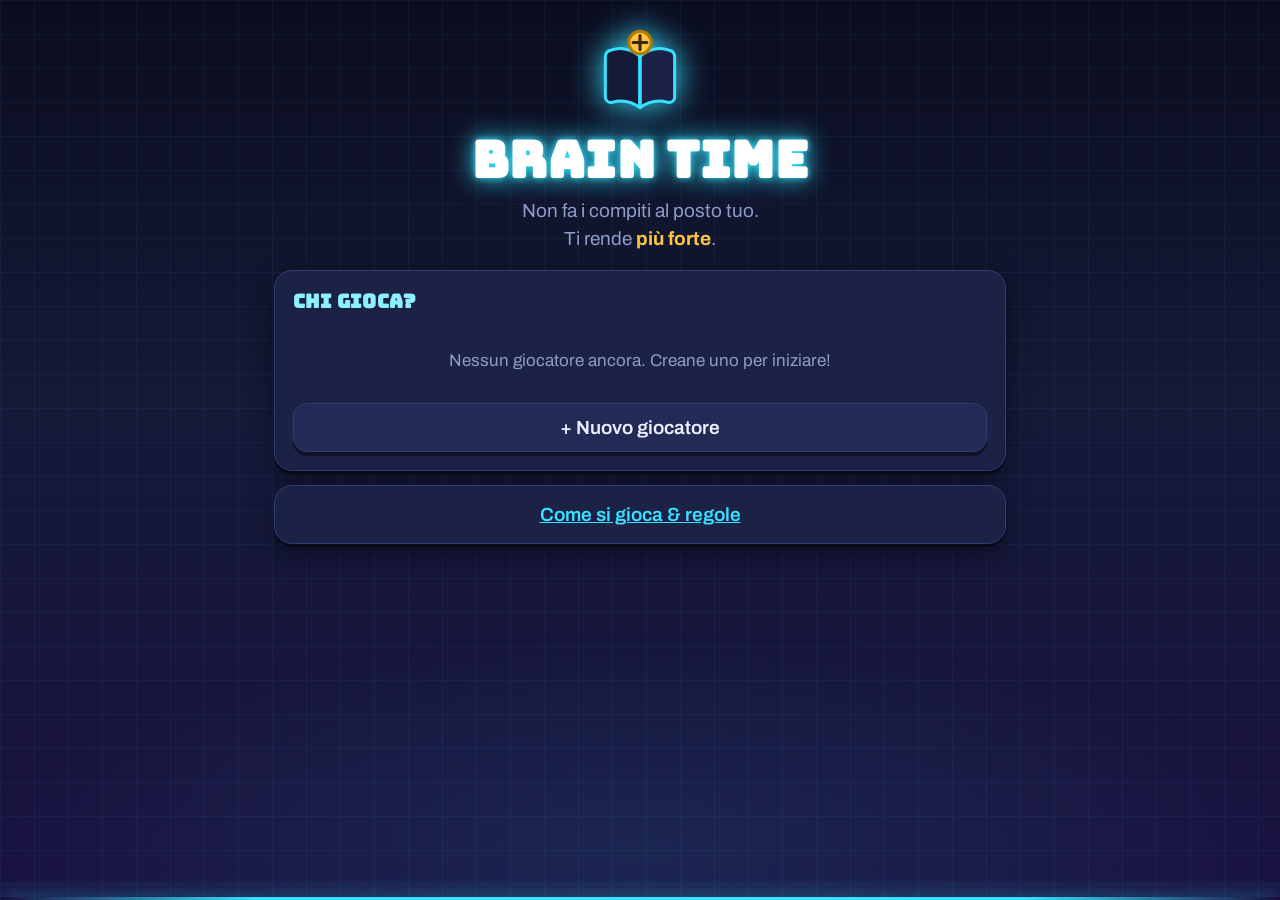
==== commit 13a1a055: "La faccia arcade: notte, neon, e i temi diventano il tuo colore Scelta fra tre direzioni guardate al" ====
--- a/index.html
+++ b/index.html
@@ -6,7 +6,9 @@
 <title>Brain Time</title>
 <link rel="preconnect" href="https://fonts.googleapis.com">
 <link rel="preconnect" href="https://fonts.gstatic.com" crossorigin>
-<link href="https://fonts.googleapis.com/css2?family=Fredoka:wght@400;500;600;700&display=swap" rel="stylesheet">
+<!-- Bungee: l'insegna. Archivo: il corpo. Se la rete non c'e' si
+     ricade sui caratteri di sistema, come prima con Fredoka. -->
+<link href="https://fonts.googleapis.com/css2?family=Archivo:wght@400;600;700;800&family=Bungee&display=swap" rel="stylesheet">
 <link rel="stylesheet" href="css/style.css">
 
 <!-- ==== app installabile ====
@@ -16,7 +18,7 @@
      Aperto col doppio click (file://) il service worker non parte, ma il
      gioco funziona lo stesso: era gia' fatto per stare offline. -->
 <link rel="manifest" href="manifest.json">
-<meta name="theme-color" content="#1b3f96">
+<meta name="theme-color" content="#0b0d1f">
 <link rel="icon" href="icona.svg" type="image/svg+xml">
 <link rel="icon" href="brain-time.png" sizes="256x256" type="image/png">
 <link rel="apple-touch-icon" href="icone/icona-180.png">
@@ -26,6 +28,38 @@
 <meta name="mobile-web-app-capable" content="yes">
 </head>
 <body>
+
+<!-- ============================================================
+     LE ICONE DISEGNATE
+     Prima erano emoji. Le emoji si vedono diverse su ogni telefono
+     (su Windows certe non si disegnano proprio) e sono il segnale
+     piu' forte di una cosa messa insieme in fretta. Queste sono
+     disegnate una volta e servono per sempre: prendono la misura dal
+     testo che le ospita (1em) e il colore da chi le contiene, quindi
+     cambiano faccia insieme al gioco senza essere ridisegnate.
+     Restano emoji gli AVATAR - quelli sono la faccia del giocatore,
+     non un'icona dell'interfaccia - e i premi minori.
+     ============================================================ -->
+<svg width="0" height="0" style="position:absolute" aria-hidden="true" focusable="false">
+  <symbol id="i-coppa" viewBox="0 0 24 24"><path d="M7 4h10v5a5 5 0 0 1-10 0z"/><path d="M7 5H4v2a4 4 0 0 0 3 3.9"/><path d="M17 5h3v2a4 4 0 0 1-3 3.9"/><path d="M12 14v4"/><path d="M8.5 21h7l-1-3h-5z"/></symbol>
+  <symbol id="i-bersaglio" viewBox="0 0 24 24"><circle cx="12" cy="12" r="8.2"/><circle cx="12" cy="12" r="4.4"/><circle cx="12" cy="12" r="1.2" fill="currentColor"/></symbol>
+  <symbol id="i-spade" viewBox="0 0 24 24"><path d="M4 3.5L14.5 14"/><path d="M20 3.5L9.5 14"/><path d="M14.5 14l2.2 2.2 3.3-1.1-1.1 3.3-2.2-2.2"/><path d="M9.5 14l-2.2 2.2-3.3-1.1 1.1 3.3 2.2-2.2"/></symbol>
+  <symbol id="i-cassa" viewBox="0 0 24 24"><rect x="3" y="8.5" width="18" height="12" rx="2"/><path d="M3 12.5h18"/><path d="M12 8.5v12"/><path d="M12 8.5C10.5 5 8.8 3.6 7.2 4.2 5.7 4.8 5.9 7.4 8 8.5"/><path d="M12 8.5c1.5-3.5 3.2-4.9 4.8-4.3 1.5.6 1.3 3.2-.8 4.3"/></symbol>
+  <symbol id="i-podio" viewBox="0 0 24 24"><rect x="9.2" y="5.5" width="5.6" height="15"/><rect x="2.5" y="11" width="5.6" height="9.5"/><rect x="15.9" y="9" width="5.6" height="11.5"/></symbol>
+  <symbol id="i-lampadina" viewBox="0 0 24 24"><path d="M9 17.5a6.5 6.5 0 1 1 6 0"/><path d="M9.5 17.8h5"/><path d="M10.2 20.6h3.6"/><path d="M12 8v5"/></symbol>
+  <symbol id="i-telefono" viewBox="0 0 24 24"><rect x="6" y="2.5" width="12" height="19" rx="2.6"/><path d="M10.5 5.4h3"/><path d="M10.6 18.4h2.8"/></symbol>
+  <symbol id="i-ingranaggio" viewBox="0 0 24 24"><circle cx="12" cy="12" r="3.2"/><path d="M12 2.6v2.6M12 18.8v2.6M21.4 12h-2.6M5.2 12H2.6M18.6 5.4l-1.9 1.9M7.3 16.7l-1.9 1.9M18.6 18.6l-1.9-1.9M7.3 7.3L5.4 5.4"/></symbol>
+  <symbol id="i-grafico" viewBox="0 0 24 24"><path d="M3.5 20.5h17"/><rect x="5" y="12" width="3.6" height="6"/><rect x="10.2" y="7.5" width="3.6" height="10.5"/><rect x="15.4" y="10" width="3.6" height="8"/></symbol>
+  <symbol id="i-labirinto" viewBox="0 0 24 24"><rect x="3" y="3" width="18" height="18" rx="2"/><path d="M7 3v8h4V7h6"/><path d="M21 15h-6v6"/><path d="M3 15h4v6"/><path d="M11 15h0.01"/></symbol>
+  <!-- le sei materie -->
+  <symbol id="i-numeri" viewBox="0 0 24 24"><rect x="3.5" y="3.5" width="17" height="17" rx="2.4"/><path d="M7.2 9h4M9.2 7v4"/><path d="M13.4 9h3.4"/><path d="M7.4 15.4h3.6"/><path d="M13.6 14.1l2.8 2.8M16.4 14.1l-2.8 2.8"/></symbol>
+  <symbol id="i-scacchi" viewBox="0 0 24 24"><path d="M9.6 4.6a2.4 2.4 0 1 1 4.8 0c0 1-.6 1.6-.6 2.2h-3.6c0-.6-.6-1.2-.6-2.2z"/><path d="M10.2 6.8c-1.6 1.2-2.6 2.8-2.6 4.6h8.8c0-1.8-1-3.4-2.6-4.6"/><path d="M7.6 11.4c.4 2.6 1 4.4 1.4 5.6h6c.4-1.2 1-3 1.4-5.6"/><path d="M6.4 20.4h11.2l-.8-3.4H7.2z"/></symbol>
+  <symbol id="i-logica" viewBox="0 0 24 24"><path d="M12 3.2a4 4 0 0 0-4 4v1.2a3.6 3.6 0 0 0 0 6.6v1.4a3.4 3.4 0 0 0 6.8 0v-1.4a3.6 3.6 0 0 0 0-6.6V7.2a4 4 0 0 0-2.8-4z"/><path d="M12 3.2v17.6"/><path d="M8 9.6c1.4.9 2.7.9 4 0M16 14.4c-1.4-.9-2.7-.9-4 0"/></symbol>
+  <symbol id="i-globo" viewBox="0 0 24 24"><circle cx="12" cy="12" r="8.4"/><path d="M3.6 12h16.8"/><path d="M12 3.6c2.4 2.6 3.6 5.5 3.6 8.4s-1.2 5.8-3.6 8.4c-2.4-2.6-3.6-5.5-3.6-8.4S9.6 6.2 12 3.6z"/></symbol>
+  <symbol id="i-colonna" viewBox="0 0 24 24"><path d="M3 8.5L12 3.4l9 5.1"/><path d="M3.8 20.6h16.4"/><path d="M6.4 10.4v8.4M10 10.4v8.4M14 10.4v8.4M17.6 10.4v8.4"/></symbol>
+  <symbol id="i-scintilla" viewBox="0 0 24 24"><path d="M12 2.8l2.1 5.7 5.7 2.1-5.7 2.1L12 18.4l-2.1-5.7-5.7-2.1 5.7-2.1z"/><path d="M18.6 16.4l.9 2.3 2.3.9-2.3.9-.9 2.3-.9-2.3-2.3-.9 2.3-.9z"/></symbol>
+  <symbol id="i-razzo" viewBox="0 0 24 24"><path d="M12 2.6c3 2.4 4.6 5.8 4.6 9.4L14 15.4h-4L7.4 12c0-3.6 1.6-7 4.6-9.4z"/><circle cx="12" cy="9.6" r="1.7"/><path d="M10 15.4l-.8 3.4 2.8-1.6 2.8 1.6-.8-3.4"/></symbol>
+</svg>
 
 <div class="bg-books" aria-hidden="true"></div>
 
@@ -111,47 +145,47 @@
 
     <div class="menu-grid">
       <button class="tile tile-gioca" data-go="gioca">
-        <span class="tile-ico">&#127942;</span>
+        <span class="tile-ico"><svg class="ic"><use href="#i-coppa"/></svg></span>
         <span class="tile-name">Gioca</span>
         <span class="tile-sub">Punti in palio: se sbagli li perdi</span>
       </button>
       <button class="tile tile-solo" data-go="allena">
-        <span class="tile-ico">&#127891;</span>
+        <span class="tile-ico"><svg class="ic"><use href="#i-bersaglio"/></svg></span>
         <span class="tile-name">Allenamento</span>
         <span class="tile-sub">Nessun punto in palio</span>
       </button>
       <button class="tile tile-sfide" data-go="online">
-        <span class="tile-ico">&#128225;</span>
+        <span class="tile-ico"><svg class="ic"><use href="#i-spade"/></svg></span>
         <span class="tile-name">Sfida a distanza</span>
         <span class="tile-sub">Gioca con chi non &egrave; qui</span>
       </button>
       <button class="tile tile-duel" data-go="duel">
-        <span class="tile-ico">&#9876;</span>
+        <span class="tile-ico"><svg class="ic"><use href="#i-telefono"/></svg></span>
         <span class="tile-name">Duello</span>
         <span class="tile-sub">Sfida 1 contro 1</span>
       </button>
       <button class="tile tile-shop" data-go="shop">
-        <span class="tile-ico">&#127873;</span>
+        <span class="tile-ico"><svg class="ic"><use href="#i-cassa"/></svg></span>
         <span class="tile-name">Negozio</span>
         <span class="tile-sub">Compra aiuti</span>
       </button>
       <button class="tile tile-rank" data-go="rank">
-        <span class="tile-ico">&#127942;</span>
+        <span class="tile-ico"><svg class="ic"><use href="#i-podio"/></svg></span>
         <span class="tile-name">Classifica</span>
         <span class="tile-sub">Chi &egrave; il pi&ugrave; forte?</span>
       </button>
       <button class="tile tile-stats" data-go="stats">
-        <span class="tile-ico">&#128202;</span>
+        <span class="tile-ico"><svg class="ic"><use href="#i-grafico"/></svg></span>
         <span class="tile-name">Statistiche</span>
         <span class="tile-sub">I tuoi punti forti</span>
       </button>
       <button class="tile tile-scoperte" data-go="scoperte">
-        <span class="tile-ico">&#128161;</span>
+        <span class="tile-ico"><svg class="ic"><use href="#i-lampadina"/></svg></span>
         <span class="tile-name">Scoperte</span>
         <span class="tile-sub" id="tile-scoperte-sub">Trovate nelle casse</span>
       </button>
       <button class="tile tile-set" data-go="settings">
-        <span class="tile-ico">&#9881;</span>
+        <span class="tile-ico"><svg class="ic"><use href="#i-ingranaggio"/></svg></span>
         <span class="tile-name">Impostazioni</span>
         <span class="tile-sub">Suoni e backup</span>
       </button>
--- a/css/style.css
+++ b/css/style.css
@@ -1,43 +1,96 @@
 /* ===========================================================
    BRAIN TIME — foglio di stile
-   Tema: azzurro + libri
+   Mondo: arcade (notte + neon). Vedi CLAUDE.md, sezione
+   "La faccia arcade", per il perche' di ogni scelta.
    =========================================================== */
 
+/* =========================================================
+   LA TAVOLOZZA — mondo "arcade" (19/09/2026)
+
+   I nomi delle variabili sono rimasti quelli di prima (azzurro-800,
+   carta, inchiostro...) anche se adesso non vogliono piu' dire il
+   colore che dicono: cambiarli avrebbe voluto dire toccare centinaia
+   di righe in tutto il foglio per un guadagno solo estetico.
+   Quello che conta e' il RUOLO, ed e' rimasto lo stesso:
+
+     azzurro-800/700  il colore acceso dei titoli
+     azzurro-600/500  il riempimento del tasto principale
+     azzurro-300/100/50  bordi e superfici smorzate
+     carta / carta-2  le superfici che stanno sopra il fondo
+     inchiostro       il testo
+
+   Prima erano blu scuri su carta bianca. Adesso sono neon su una
+   notte. Stesso impianto, mondo opposto.
+   ========================================================= */
 :root{
-  --azzurro-900:#0b3a63;
-  --azzurro-800:#0f4c81;
-  --azzurro-700:#1565a8;
-  --azzurro-600:#1e7ac4;
-  --azzurro-500:#2f95dd;
-  --azzurro-300:#7ec4ef;
-  --azzurro-100:#d6ecfa;
-  --azzurro-50:#eef7fd;
-
-  --oro:#f5b826;
-  --oro-scuro:#c98a06;
-  --verde:#2fbf71;
-  --verde-scuro:#1c8f51;
-  --rosso:#e8544a;
-  --rosso-scuro:#b8352c;
-  --viola:#7a5cd6;
-
-  --carta:#ffffff;
-  --carta-2:#f7fbfe;
-  --inchiostro:#0d2b45;
-  --inchiostro-soft:#4a6b88;
+  /* --- i caratteri ---
+     'Bungee' e' un carattere da INSEGNA: nato per le scritte dei
+     negozi, perfetto per un nome, un punteggio, il titolo di una
+     tessera. Su una domanda di tre righe invece stanca: provato, e
+     infatti li' si usa il corpo in grassetto. Regola: l'insegna dove
+     il testo e' corto, il corpo dove si legge. --- */
+  --insegna:'Bungee', 'Arial Black', Impact, system-ui, sans-serif;
+  --corpo:'Archivo', 'Segoe UI', system-ui, -apple-system, sans-serif;
+
+  /* --- il neon: e' quello che i temi cambiano, ed e' l'unica cosa
+         che cambiano. Il fondo scuro resta sempre lui: il gioco deve
+         avere una faccia sola, riconoscibile da lontano. --- */
+  --neon:#38e1ff;
+  --neon-chiaro:#8df0ff;
+  --neon-cupo:#0e8fae;
+  --neon-2:#ff3d8b;          /* il secondo neon, per gli accenti caldi */
+
+  --azzurro-900:#070a18;
+  --azzurro-300:#48538f;
+  --azzurro-100:#333c74;
+  --azzurro-50:#2a3164;
+
+  --oro:#ffc542;
+  --oro-scuro:#b27a00;
+  --verde:#3ddc84;
+  --verde-scuro:#1fa862;
+  --rosso:#ff5a5a;
+  --rosso-scuro:#c22f2f;
+  --viola:#a06bff;
+
+  --carta:#1c2246;
+  --carta-2:#232a55;
+  --inchiostro:#eaf0ff;
+  --inchiostro-soft:#8e9bc9;
 
   --r-sm:10px;
-  --r-md:16px;
-  --r-lg:22px;
-  --ombra:0 6px 0 rgba(11,58,99,.14), 0 12px 30px rgba(11,58,99,.14);
-  --ombra-sm:0 3px 0 rgba(11,58,99,.12), 0 6px 16px rgba(11,58,99,.10);
+  --r-md:14px;
+  --r-lg:18px;
+  /* Ombre nette, non sfumate: qui sotto le cose hanno uno spessore,
+     come i tasti di un cabinato. Il velo scuro sotto serve a
+     staccarle dal fondo, che e' scuro quanto loro. */
+  --ombra:0 3px 0 rgba(0,0,0,.45), 0 10px 26px rgba(0,0,0,.45);
+  --ombra-sm:0 2px 0 rgba(0,0,0,.4), 0 5px 14px rgba(0,0,0,.35);
 
   /* colori a tema: sovrascritti dai temi sbloccabili */
-  --cielo-1:#8fc0e0; --cielo-2:#5d9fd0; --cielo-3:#2f6ea8;
-  --mensola-1:#a06b3d; --mensola-2:#7a4d28;
-  --ok-bg:#e6f9ef; --no-bg:#fdeceb; --info-bg:#eaf3ff;
-  --oro-bg:#fff8e6; --oro-bordo:#ffe4a8; --oro-testo:#7a5200;
-  --casa-chiara:#f2e5cd; --casa-scura:#7fa8d4;
+  --cielo-1:#0b0d1f; --cielo-2:#141a38; --cielo-3:#1a1140;
+  --ok-bg:rgba(61,220,132,.14); --no-bg:rgba(255,90,90,.14); --info-bg:rgba(56,225,255,.13);
+  --oro-bg:rgba(255,197,66,.13); --oro-bordo:rgba(255,197,66,.45); --oro-testo:#ffd880;
+  --casa-chiara:#c9d3ea; --casa-scura:#414c8c;
+}
+
+/* Le variabili che DERIVANO dal neon vanno dichiarate qui, su body,
+   non su :root.
+   Motivo, ed e' una trappola CSS che costa mezz'ora se non la si sa:
+   il valore di una variabile che contiene var() viene risolto
+   sull'elemento dove la variabile e' DICHIARATA. Scrivendo
+   --azzurro-800:var(--neon-chiaro) dentro :root, quel colore resta
+   inchiodato al neon predefinito, e i temi - che cambiano il neon su
+   body - non lo toccano piu'. Il risultato era un gioco dove
+   cambiando tema si accendeva solo il logo.
+   Dichiarandole su body si risolvono dove il tema ha gia' parlato. */
+body{
+  --azzurro-800:var(--neon-chiaro);
+  --azzurro-700:var(--neon);
+  --azzurro-600:var(--neon);
+  --azzurro-500:var(--neon-chiaro);
+  --mensola-1:var(--neon);
+  --mensola-2:var(--neon-cupo);
 }
 
 *{box-sizing:border-box;-webkit-tap-highlight-color:transparent}
@@ -46,30 +99,45 @@
 
 body{
   margin:0;
-  font-family:'Fredoka', 'Segoe UI', system-ui, -apple-system, sans-serif;
+  font-family:var(--corpo);
   color:var(--inchiostro);
   background:linear-gradient(180deg,var(--cielo-1) 0%, var(--cielo-2) 45%, var(--cielo-3) 100%);
   background-attachment:fixed;
   min-height:100%;
   overflow-x:hidden;
 }
-
 /* ---------- sfondo a libri ---------- */
+/* ---------- il fondo: la griglia del cabinato ----------
+   I libri disegnati sono spariti con la faccia vecchia. Al loro posto
+   una griglia appena accennata, come il vetro di uno schermo: si nota
+   solo se la cerchi, ed e' giusto cosi' - deve dare profondita' alla
+   notte, non competere con le carte che ci stanno sopra.
+   La classe si chiama ancora .bg-books perche' quel nome sta in tutti
+   e due i markup (locale e online): rinominarla voleva dire toccare
+   due file per niente. */
 .bg-books{
   position:fixed; inset:0; z-index:0; pointer-events:none;
   background-image:
-    /* libri stilizzati ripetuti */
-    url("data:image/svg+xml,%3Csvg xmlns='http://www.w3.org/2000/svg' width='150' height='150' viewBox='0 0 150 150'%3E%3Cg fill='none' stroke='%23ffffff' stroke-opacity='.30' stroke-width='2.4' stroke-linecap='round' stroke-linejoin='round'%3E%3Cpath d='M20 40c-6-5-14-6-20-4v22c6-2 14-1 20 4z'/%3E%3Cpath d='M20 40c6-5 14-6 20-4v22c-6-2-14-1-20 4z'/%3E%3Cpath d='M20 40v22'/%3E%3Crect x='92' y='22' width='11' height='34' rx='2'/%3E%3Crect x='106' y='28' width='11' height='28' rx='2'/%3E%3Crect x='120' y='18' width='11' height='38' rx='2'/%3E%3Cpath d='M95 108c-6-5-14-6-20-4v22c6-2 14-1 20 4z'/%3E%3Cpath d='M95 108c6-5 14-6 20-4v22c-6-2-14-1-20 4z'/%3E%3Cpath d='M95 108v22'/%3E%3Crect x='18' y='96' width='11' height='34' rx='2'/%3E%3Crect x='32' y='104' width='11' height='26' rx='2'/%3E%3C/g%3E%3C/svg%3E");
-  background-size:300px 300px;
-  opacity:.9;
-}
-
-/* mensola in fondo */
+    linear-gradient(var(--neon) 1px, transparent 1px),
+    linear-gradient(90deg, var(--neon) 1px, transparent 1px);
+  background-size:34px 34px, 34px 34px;
+  opacity:.055;
+}
+/* l'alone che sale dal basso: fa sembrare che la luce venga da dentro */
+body::before{
+  content:"";
+  position:fixed; left:50%; bottom:-30vh; width:150vw; height:70vh;
+  transform:translateX(-50%); z-index:0; pointer-events:none;
+  background:radial-gradient(closest-side, var(--neon), transparent 72%);
+  opacity:.10;
+}
+
+/* la riga al neon in fondo: ha preso il posto della mensola di legno */
 body::after{
   content:"";
-  position:fixed; left:0; right:0; bottom:0; height:14px; z-index:0;
-  background:linear-gradient(180deg,var(--mensola-1),var(--mensola-2));
-  box-shadow:0 -3px 10px rgba(0,0,0,.18);
+  position:fixed; left:0; right:0; bottom:0; height:3px; z-index:0;
+  background:linear-gradient(90deg, transparent, var(--mensola-1) 20%, var(--mensola-1) 80%, transparent);
+  box-shadow:0 0 18px var(--mensola-1);
   pointer-events:none;
 }
 
@@ -591,225 +659,63 @@
 }
 
 /* =========================================================
-   TEMI SBLOCCABILI
-   Ogni tema ridefinisce solo le variabili: tutti i componenti
-   le usano, quindi non serve toccare altro.
+   TEMI SBLOCCABILI — adesso sono il TUO NEON
+
+   Prima ogni tema era un mondo intero: sedici fondi diversi, sedici
+   carte, sedici testi. Il risultato e' che il gioco sembrava
+   configurabile, non disegnato: non aveva una faccia da riconoscere.
+
+   Adesso il mondo e' uno solo - la notte del cabinato - e il tema
+   cambia **il neon**: il colore acceso dei titoli, dei tasti, degli
+   aloni, e la tinta che il fondo prende sotto. Sono cinque righe per
+   tema invece di quattordici, e nessun tema puo' piu' nascere
+   illeggibile, perche' il contrasto lo decide il fondo, che non
+   cambia mai davvero.
+
+   Gli identificativi sono rimasti quelli di prima (rosso, oceano,
+   galassia...): chi aveva comprato un tema ce l'ha ancora, e il
+   Negozio non si accorge di niente.
    ========================================================= */
-
-/* ============ i cinque colori base (gratis) ============ */
-
-/* --- Rosso --- */
-body[data-tema="rosso"]{
-  --azzurro-800:#8d2a24; --azzurro-700:#a8332b; --azzurro-600:#c94a3f;
-  --azzurro-500:#e06a63; --azzurro-300:#f0a49e; --azzurro-100:#fadcd9; --azzurro-50:#fdf1f0;
-  --cielo-1:#e0938c; --cielo-2:#c25a52; --cielo-3:#8d2a24;
-  --mensola-1:#6b3b2a; --mensola-2:#472519;
-  --inchiostro:#3d1512; --inchiostro-soft:#7d504c;
-  --carta-2:#fff7f6; --info-bg:#fbe6e4;
-  --casa-chiara:#f3ddd4; --casa-scura:#c78078;
-  --ombra:0 6px 0 rgba(61,21,18,.16), 0 12px 30px rgba(61,21,18,.16);
-  --ombra-sm:0 3px 0 rgba(61,21,18,.13), 0 6px 16px rgba(61,21,18,.11);
-}
-
-/* --- Verde --- */
-body[data-tema="verde"]{
-  --azzurro-800:#1f6b40; --azzurro-700:#26804c; --azzurro-600:#2f9a5c;
-  --azzurro-500:#43b371; --azzurro-300:#8fd6ac; --azzurro-100:#d6f1e1; --azzurro-50:#eefaf3;
-  --cielo-1:#86c99f; --cielo-2:#57a978; --cielo-3:#2f7d55;
-  --mensola-1:#7a5a34; --mensola-2:#5a4025;
-  --inchiostro:#123024; --inchiostro-soft:#4a6b5a;
-  --carta-2:#f6fbf8; --info-bg:#e6f5ec;
-  --casa-chiara:#e9e5cd; --casa-scura:#7fae8f;
-  --ombra:0 6px 0 rgba(18,48,36,.15), 0 12px 30px rgba(18,48,36,.15);
-  --ombra-sm:0 3px 0 rgba(18,48,36,.12), 0 6px 16px rgba(18,48,36,.1);
-}
-
-/* --- Blu --- */
-body[data-tema="blu"]{
-  --azzurro-800:#1e3273; --azzurro-700:#2a4291; --azzurro-600:#3a58b5;
-  --azzurro-500:#5570cf; --azzurro-300:#9fb0e6; --azzurro-100:#dbe2f7; --azzurro-50:#eff2fc;
-  --cielo-1:#7a95d8; --cielo-2:#4a6fc0; --cielo-3:#26408a;
-  --mensola-1:#3f4a6b; --mensola-2:#2a3049;
-  --inchiostro:#131c3d; --inchiostro-soft:#4e5a80;
-  --carta-2:#f7f9ff; --info-bg:#e6ebfa;
-  --casa-chiara:#dfe3f2; --casa-scura:#7f8cc4;
-  --ombra:0 6px 0 rgba(19,28,61,.16), 0 12px 30px rgba(19,28,61,.16);
-  --ombra-sm:0 3px 0 rgba(19,28,61,.13), 0 6px 16px rgba(19,28,61,.11);
-}
-
-/* --- Lilla --- */
-body[data-tema="lilla"]{
-  --azzurro-800:#59308c; --azzurro-700:#6b3ca8; --azzurro-600:#8354c4;
-  --azzurro-500:#9b70d6; --azzurro-300:#c6adec; --azzurro-100:#e8ddf9; --azzurro-50:#f6f1fd;
-  --cielo-1:#b79ae0; --cielo-2:#9270cc; --cielo-3:#7047ab;
-  --mensola-1:#5a4470; --mensola-2:#3d2c4f;
-  --inchiostro:#2a1642; --inchiostro-soft:#6a5680;
-  --carta-2:#faf7fe; --info-bg:#efe7fa;
-  --casa-chiara:#ece2f5; --casa-scura:#a184c9;
-  --ombra:0 6px 0 rgba(42,22,66,.16), 0 12px 30px rgba(42,22,66,.16);
-  --ombra-sm:0 3px 0 rgba(42,22,66,.13), 0 6px 16px rgba(42,22,66,.11);
-}
-
-/* ============ i temi speciali ============ */
-
-/* --- Oceano --- */
-body[data-tema="oceano"]{
-  --azzurro-800:#07485a; --azzurro-700:#0a5c72; --azzurro-600:#0f7f97;
-  --azzurro-500:#19a0b5; --azzurro-300:#7fd0dc; --azzurro-100:#d2f0f4; --azzurro-50:#eefafc;
-  --cielo-1:#5fc7d4; --cielo-2:#2aa9b8; --cielo-3:#0b5e73;
-  --mensola-1:#2d6070; --mensola-2:#1b4250;
-  --inchiostro:#06303c; --inchiostro-soft:#43707c;
-  --carta-2:#f4fcfd; --info-bg:#e2f5f8;
-  --casa-chiara:#dff2f5; --casa-scura:#67aebd;
-  --ombra:0 6px 0 rgba(6,48,60,.16), 0 12px 30px rgba(6,48,60,.16);
-  --ombra-sm:0 3px 0 rgba(6,48,60,.13), 0 6px 16px rgba(6,48,60,.11);
-}
-
-/* --- Tramonto --- */
-body[data-tema="tramonto"]{
-  --azzurro-800:#8a3a1f; --azzurro-700:#a8492a; --azzurro-600:#d0623a;
-  --azzurro-500:#e87d4f; --azzurro-300:#f5b394; --azzurro-100:#fbdfd2; --azzurro-50:#fef3ed;
-  --cielo-1:#ffb98a; --cielo-2:#ff8f6b; --cielo-3:#c85b7c;
-  --mensola-1:#6b3b2a; --mensola-2:#4a281c;
-  --inchiostro:#3a1a10; --inchiostro-soft:#7d5548;
-  --carta-2:#fff8f4; --info-bg:#fdeee5;
-  --casa-chiara:#f7e3cd; --casa-scura:#d4906d;
-  --ombra:0 6px 0 rgba(58,26,16,.16), 0 12px 30px rgba(58,26,16,.16);
-  --ombra-sm:0 3px 0 rgba(58,26,16,.13), 0 6px 16px rgba(58,26,16,.11);
-}
-
-/* --- Foresta --- */
-body[data-tema="foresta"]{
-  --azzurro-800:#1d5c34; --azzurro-700:#226f3f; --azzurro-600:#2c8a4f;
-  --azzurro-500:#3aa561; --azzurro-300:#8fd3a8; --azzurro-100:#d5f0df; --azzurro-50:#eefaf2;
-  --cielo-1:#9fd8b6; --cielo-2:#6fbf8f; --cielo-3:#26663f;
-  --mensola-1:#7a5a34; --mensola-2:#5a4025;
-  --inchiostro:#12301f; --inchiostro-soft:#4a6b56;
-  --carta-2:#f5fbf7; --info-bg:#e8f6ed;
-  --casa-chiara:#eae2c9; --casa-scura:#7fae8a;
-  --ombra:0 6px 0 rgba(18,48,31,.15), 0 12px 30px rgba(18,48,31,.15);
-  --ombra-sm:0 3px 0 rgba(18,48,31,.12), 0 6px 16px rgba(18,48,31,.1);
-}
-
-/* --- Deserto --- */
-body[data-tema="deserto"]{
-  --azzurro-800:#7d4a16; --azzurro-700:#96591c; --azzurro-600:#bd7526;
-  --azzurro-500:#d99340; --azzurro-300:#efc68c; --azzurro-100:#f8e7cd; --azzurro-50:#fdf7ee;
-  --cielo-1:#f0cf94; --cielo-2:#dda85f; --cielo-3:#a9682e;
-  --mensola-1:#6b4a2a; --mensola-2:#4a331c;
-  --inchiostro:#3d2810; --inchiostro-soft:#7d6244;
-  --carta-2:#fffaf2; --info-bg:#f8eeda;
-  --casa-chiara:#f5e6c8; --casa-scura:#c99a5e;
-  --ombra:0 6px 0 rgba(61,40,16,.16), 0 12px 30px rgba(61,40,16,.16);
-  --ombra-sm:0 3px 0 rgba(61,40,16,.13), 0 6px 16px rgba(61,40,16,.11);
-}
-
-/* --- Ghiaccio --- */
-body[data-tema="ghiaccio"]{
-  --azzurro-800:#2c5670; --azzurro-700:#376a88; --azzurro-600:#4a86a8;
-  --azzurro-500:#66a3c4; --azzurro-300:#a9d3e6; --azzurro-100:#dcf0f8; --azzurro-50:#f0fafd;
-  --cielo-1:#c6e9f2; --cielo-2:#93c7de; --cielo-3:#5488a8;
-  --mensola-1:#4a6270; --mensola-2:#33454f;
-  --inchiostro:#12303d; --inchiostro-soft:#4a6b7a;
-  --carta-2:#f8fdff; --info-bg:#e4f4fb;
-  --casa-chiara:#eaf6fb; --casa-scura:#8fbdd4;
-  --ombra:0 6px 0 rgba(18,48,61,.14), 0 12px 30px rgba(18,48,61,.14);
-  --ombra-sm:0 3px 0 rgba(18,48,61,.11), 0 6px 16px rgba(18,48,61,.1);
-}
-
-/* --- Giungla --- */
-body[data-tema="giungla"]{
-  --azzurro-800:#12492b; --azzurro-700:#186238; --azzurro-600:#218349;
-  --azzurro-500:#2fa25c; --azzurro-300:#7fce9c; --azzurro-100:#cfeddb; --azzurro-50:#ecf9f1;
-  --cielo-1:#7ecb96; --cielo-2:#3f9c60; --cielo-3:#14512f;
-  --mensola-1:#5c4326; --mensola-2:#3d2c19;
-  --inchiostro:#0c2b19; --inchiostro-soft:#41654f;
-  --carta-2:#f4fbf6; --info-bg:#e3f4e9;
-  --casa-chiara:#e4e9cf; --casa-scura:#6ea77f;
-  --ombra:0 6px 0 rgba(12,43,25,.18), 0 12px 30px rgba(12,43,25,.18);
-  --ombra-sm:0 3px 0 rgba(12,43,25,.14), 0 6px 16px rgba(12,43,25,.12);
-}
-
-/* --- Caramella --- */
-body[data-tema="caramella"]{
-  --azzurro-800:#a03270; --azzurro-700:#bd3f85; --azzurro-600:#db5ba0;
-  --azzurro-500:#ef7cb8; --azzurro-300:#f9b3d6; --azzurro-100:#fddcec; --azzurro-50:#fef2f8;
-  --cielo-1:#ffc7de; --cielo-2:#ff9ec4; --cielo-3:#c85f9b;
-  --mensola-1:#8a5a72; --mensola-2:#5f3c4e;
-  --inchiostro:#4a1233; --inchiostro-soft:#8a5a74;
-  --carta-2:#fffafd; --info-bg:#fce8f3;
-  --casa-chiara:#fbe6f0; --casa-scura:#e094bd;
-  --ombra:0 6px 0 rgba(74,18,51,.15), 0 12px 30px rgba(74,18,51,.15);
-  --ombra-sm:0 3px 0 rgba(74,18,51,.12), 0 6px 16px rgba(74,18,51,.1);
-}
-
-/* --- Notte --- */
-body[data-tema="notte"]{
-  --azzurro-800:#8ec5ef; --azzurro-700:#a8d4f5; --azzurro-600:#3d7fc0;
-  --azzurro-500:#5c9fd8; --azzurro-300:#2b5f8f; --azzurro-100:#1d3b57; --azzurro-50:#16304a;
-  --carta:#12283d; --carta-2:#0e2233;
-  --inchiostro:#e8f2fb; --inchiostro-soft:#9db8cf;
-  --cielo-1:#081627; --cielo-2:#0d2438; --cielo-3:#123049;
-  --mensola-1:#2a3b4d; --mensola-2:#1a2735;
-  --ok-bg:#123d2a; --no-bg:#3d1a1a; --info-bg:#14314d;
-  --oro-bg:#3a2f12; --oro-bordo:#6b5518; --oro-testo:#f5cf6a;
-  --casa-chiara:#c9d6e3; --casa-scura:#3f6d99;
-  --ombra:0 6px 0 rgba(0,0,0,.35), 0 12px 30px rgba(0,0,0,.45);
-  --ombra-sm:0 3px 0 rgba(0,0,0,.3), 0 6px 16px rgba(0,0,0,.35);
-}
-body[data-tema="notte"] .bg-books{opacity:.35}
-body[data-tema="notte"] .pc-b{color:#0a1420}
-
-/* --- Vulcano --- */
-body[data-tema="vulcano"]{
-  --azzurro-800:#ff9d5c; --azzurro-700:#ffb37d; --azzurro-600:#c4441f;
-  --azzurro-500:#e05a2b; --azzurro-300:#7a2a17; --azzurro-100:#4a1a10; --azzurro-50:#3a140c;
-  --carta:#241210; --carta-2:#1a0d0b;
-  --inchiostro:#ffe7d8; --inchiostro-soft:#c79b88;
-  --cielo-1:#5e1a10; --cielo-2:#8a2b1e; --cielo-3:#2b0f0c;
-  --mensola-1:#3d1a12; --mensola-2:#24100b;
-  --ok-bg:#1d3d1f; --no-bg:#4a1512; --info-bg:#43241a;
-  --oro-bg:#3f2a0f; --oro-bordo:#7a5216; --oro-testo:#ffcf7a;
-  --casa-chiara:#e0c3ac; --casa-scura:#8a4a32;
-  --ombra:0 6px 0 rgba(0,0,0,.4), 0 12px 30px rgba(0,0,0,.5);
-  --ombra-sm:0 3px 0 rgba(0,0,0,.35), 0 6px 16px rgba(0,0,0,.4);
-}
-body[data-tema="vulcano"] .bg-books{opacity:.25}
-body[data-tema="vulcano"] .pc-b{color:#1a0d0b}
-
-/* --- Cielo stellato --- */
-body[data-tema="stellato"]{
-  --azzurro-800:#ffd977; --azzurro-700:#ffe9a8; --azzurro-600:#3c5ea8;
-  --azzurro-500:#5478c4; --azzurro-300:#2a4275; --azzurro-100:#1b2d52; --azzurro-50:#152343;
-  --carta:#152a4d; --carta-2:#0f1f3b;
-  --inchiostro:#eef4ff; --inchiostro-soft:#a3b6d9;
-  --cielo-1:#254a86; --cielo-2:#1b3b6f; --cielo-3:#070d1f;
-  --mensola-1:#2a3a5e; --mensola-2:#18233d;
-  --ok-bg:#153d2f; --no-bg:#40191f; --info-bg:#1c3358;
-  --oro-bg:#3d3313; --oro-bordo:#7a6620; --oro-testo:#ffe08a;
-  --casa-chiara:#d3dcf0; --casa-scura:#44619c;
-  --ombra:0 6px 0 rgba(0,0,0,.4), 0 12px 30px rgba(0,0,0,.5);
-  --ombra-sm:0 3px 0 rgba(0,0,0,.32), 0 6px 16px rgba(0,0,0,.4);
-}
-body[data-tema="stellato"] .bg-books{opacity:.2}
-body[data-tema="stellato"] .pc-b{color:#0f1f3b}
-
-/* --- Galassia --- */
-body[data-tema="galassia"]{
-  --azzurro-800:#e0b6ff; --azzurro-700:#efd6ff; --azzurro-600:#7a45c4;
-  --azzurro-500:#9560db; --azzurro-300:#4a2a80; --azzurro-100:#2e1a52; --azzurro-50:#251442;
-  --carta:#241443; --carta-2:#1a0f33;
-  --inchiostro:#f3ecff; --inchiostro-soft:#b9a6d9;
-  --cielo-1:#4a2a80; --cielo-2:#6a3fa0; --cielo-3:#160b2e;
-  --mensola-1:#3a2a5e; --mensola-2:#241a3d;
-  --ok-bg:#1d3d33; --no-bg:#42172c; --info-bg:#2e1c52;
-  --oro-bg:#3d2f13; --oro-bordo:#7a5f20; --oro-testo:#ffd98a;
-  --casa-chiara:#ded0f0; --casa-scura:#63449c;
-  --ombra:0 6px 0 rgba(0,0,0,.4), 0 12px 30px rgba(0,0,0,.5);
-  --ombra-sm:0 3px 0 rgba(0,0,0,.32), 0 6px 16px rgba(0,0,0,.4);
-}
-body[data-tema="galassia"] .bg-books{opacity:.22}
-body[data-tema="galassia"] .pc-b{color:#1a0f33}
+body[data-tema="rosso"]{     --neon:#ff5252; --neon-chiaro:#ff9a9a; --neon-cupo:#9e1f1f; --neon-2:#ffb03d;
+  --cielo-1:#160a12; --cielo-2:#2a0f1c; --cielo-3:#3a0f18; }
+body[data-tema="verde"]{     --neon:#3dff9e; --neon-chiaro:#a6ffd4; --neon-cupo:#0e8b52; --neon-2:#ffe14d;
+  --cielo-1:#06150f; --cielo-2:#0c2a1d; --cielo-3:#0a2c2a; }
+body[data-tema="blu"]{       --neon:#5b7bff; --neon-chiaro:#a8b8ff; --neon-cupo:#1f339e; --neon-2:#ff6fd8;
+  --cielo-1:#070a1c; --cielo-2:#101838; --cielo-3:#151046; }
+body[data-tema="lilla"]{     --neon:#c77dff; --neon-chiaro:#e4c0ff; --neon-cupo:#6a2b9e; --neon-2:#5be8ff;
+  --cielo-1:#120a1e; --cielo-2:#231038; --cielo-3:#2e0f45; }
+body[data-tema="oceano"]{    --neon:#21e6c1; --neon-chiaro:#96f5e4; --neon-cupo:#0a7f6b; --neon-2:#3d9bff;
+  --cielo-1:#03141a; --cielo-2:#072a33; --cielo-3:#06283f; }
+body[data-tema="tramonto"]{  --neon:#ff8a3d; --neon-chiaro:#ffc49a; --neon-cupo:#a3410c; --neon-2:#ff4d94;
+  --cielo-1:#1a0a0c; --cielo-2:#33121a; --cielo-3:#3d1030; }
+body[data-tema="foresta"]{   --neon:#7be85b; --neon-chiaro:#c2f7b2; --neon-cupo:#2e7d1c; --neon-2:#ffd84d;
+  --cielo-1:#08150a; --cielo-2:#102a15; --cielo-3:#0d2a24; }
+body[data-tema="deserto"]{   --neon:#ffd34e; --neon-chiaro:#ffe9a6; --neon-cupo:#a3760a; --neon-2:#ff8a3d;
+  --cielo-1:#161005; --cielo-2:#2c200b; --cielo-3:#331d12; }
+body[data-tema="ghiaccio"]{  --neon:#9fe8ff; --neon-chiaro:#d6f6ff; --neon-cupo:#2b7f9e; --neon-2:#b8a6ff;
+  --cielo-1:#08131c; --cielo-2:#102838; --cielo-3:#1a2f47; }
+body[data-tema="giungla"]{   --neon:#43f5a5; --neon-chiaro:#a9fbd4; --neon-cupo:#118a58; --neon-2:#ffb03d;
+  --cielo-1:#04140d; --cielo-2:#0a2a1c; --cielo-3:#0f2a12; }
+body[data-tema="caramella"]{ --neon:#ff6fd8; --neon-chiaro:#ffb6ec; --neon-cupo:#a11f7e; --neon-2:#6fe8ff;
+  --cielo-1:#190a18; --cielo-2:#2f1030; --cielo-3:#3a0f28; }
+body[data-tema="notte"]{     --neon:#6e8bff; --neon-chiaro:#b3c1ff; --neon-cupo:#26389e; --neon-2:#7be8ff;
+  --cielo-1:#03050f; --cielo-2:#080d20; --cielo-3:#0b0f2c; }
+body[data-tema="vulcano"]{   --neon:#ff5722; --neon-chiaro:#ffa584; --neon-cupo:#8e2405; --neon-2:#ffc542;
+  --cielo-1:#1a0704; --cielo-2:#2f0c06; --cielo-3:#3d1205; }
+body[data-tema="stellato"]{  --neon:#ffe066; --neon-chiaro:#fff2b8; --neon-cupo:#a38a0a; --neon-2:#8db4ff;
+  --cielo-1:#03060f; --cielo-2:#0a1024; --cielo-3:#141033; }
+body[data-tema="galassia"]{  --neon:#b44dff; --neon-chiaro:#ddaaff; --neon-cupo:#5c159e; --neon-2:#4de8d0;
+  --cielo-1:#0d0518; --cielo-2:#1d0a33; --cielo-3:#0f1a3d; }
+
+/* I temi caldi (rosso, tramonto, vulcano, deserto) hanno un fondo con
+   dentro del rosso: li' la casella chiara della scacchiera e il verde
+   di "risposta giusta" perdono un po' di stacco. Si alza il contrasto
+   solo dove serve, invece di ritoccare ogni tema a mano. */
+body[data-tema="rosso"], body[data-tema="tramonto"],
+body[data-tema="vulcano"], body[data-tema="deserto"]{
+  --ok-bg:rgba(61,220,132,.22);
+  --casa-scura:#5a4a6e;
+}
 
 /* =========================================================
    NEGOZIO A REPARTI
@@ -1267,3 +1173,188 @@
   .volante,.velo,.coriandoli-tela{display:none !important}
   .combo-3 .combo-fuoco{animation:none}
 }
+
+
+/* =========================================================
+   LA FACCIA ARCADE — i pezzi che non bastava ricolorare
+   Tutto quello sopra continua a leggere le variabili. Qui sotto
+   stanno le poche regole che andavano riscritte davvero, perche'
+   cambiavano forma e non colore.
+   ========================================================= */
+
+/* ---------- caratteri: insegna dove e' corto, corpo dove si legge ---------- */
+.brand, .hero-title, .screen-title, .card-title, .pc-name, .tile-name,
+.cat-name, .res-title, .g-score, .duel-pt, .pass-name, .rank-val,
+.res-stat b, .pc-coins b, .stella-eti, .cassa-titolo, .rar-tag,
+.laby-btn b, .lv-name, .shop-name, .rank-nm, .fb-title{
+  font-family:var(--insegna);
+  letter-spacing:.01em;
+}
+/* Bungee e' gia' larghissimo di suo: senza questo i titoli lunghi
+   ("Ultraleggendaria", "Impara una lingua") sfondano su un telefono. */
+.brand, .hero-title, .screen-title, .pc-name, .tile-name, .cat-name,
+.res-title, .laby-btn b, .shop-name, .rank-nm, .lv-name, .rar-tag{
+  text-transform:uppercase;
+}
+.tile-name{font-size:15px; line-height:1.2}
+.cat-name{font-size:16px; line-height:1.2}
+.shop-name{font-size:15.5px; line-height:1.25}
+.rank-nm{font-size:16px}
+.lv-name{font-size:16px}
+.card-title{font-size:19px; letter-spacing:.02em}
+.screen-title{font-size:26px; letter-spacing:.02em}
+.rar-tag{font-size:13.5px; letter-spacing:.05em}
+.fb-title{font-size:19px}
+/* La domanda NO: resta nel carattere del corpo, grosso e in grassetto.
+   In Bungee, su tre righe, si legge male - provato prima di deciderlo. */
+.q-text{font-weight:800; letter-spacing:-.01em}
+
+/* ---------- i tasti hanno uno spessore ---------- */
+.btn-primary{
+  background:var(--neon); color:#05141f;
+  box-shadow:0 4px 0 var(--neon-cupo), 0 0 22px rgba(56,225,255,.28);
+  font-weight:700;
+}
+.btn-primary:hover{background:var(--neon-chiaro)}
+.btn-gold{background:var(--oro); color:#3a2600; box-shadow:0 4px 0 var(--oro-scuro), 0 0 22px rgba(255,197,66,.28)}
+.btn-ghost{
+  background:var(--carta-2); color:var(--inchiostro);
+  box-shadow:0 4px 0 rgba(0,0,0,.45); border:1px solid var(--azzurro-100);
+}
+.btn-ghost:hover{background:var(--azzurro-50)}
+.btn-link{color:var(--neon)}
+
+/* ---------- le carte stanno sopra la notte ---------- */
+.card, .tile, .cat-card, .q-card, .res-card, .pass-box, .shop-item,
+.rank-row, .laby-campo, .cassa-box{
+  border:1px solid var(--azzurro-100);
+}
+.tile:hover, .cat-card:hover{
+  transform:translateY(-4px);
+  border-color:var(--neon);
+  box-shadow:var(--ombra-sm), 0 0 20px rgba(56,225,255,.22);
+}
+/* la striscia di colore sotto le tessere adesso e' accesa */
+.tile-solo{border-bottom:4px solid var(--neon)}
+.tile-gioca{border-bottom:4px solid var(--oro)}
+.tile-duel,.tile-sfide{border-bottom:4px solid var(--neon-2)}
+.tile-shop{border-bottom:4px solid var(--oro)}
+.tile-rank,.tile-laby{border-bottom:4px solid var(--verde)}
+.tile-stats{border-bottom:4px solid var(--viola)}
+/* la tessera Scoperte non aveva una striscia nemmeno prima: si
+   confondeva con le altre */
+.tile-scoperte{border-bottom:4px solid var(--oro)}
+.tile-set{border-bottom:4px solid var(--azzurro-300)}
+.tile-gioca .tile-name{color:var(--oro)}
+
+/* ---------- l'insegna in cima ---------- */
+.brand-b{color:#fff}
+.brand-t{color:var(--neon); text-shadow:0 0 14px var(--neon)}
+.hero-title{
+  color:#fff;
+  text-shadow:0 0 6px var(--neon), 0 0 26px var(--neon), 0 3px 0 rgba(0,0,0,.5);
+}
+.screen-title{color:#fff; text-shadow:0 0 18px rgba(56,225,255,.45), 0 2px 0 rgba(0,0,0,.5)}
+.hero-sub{color:var(--inchiostro-soft)}
+.icon-btn{background:var(--carta-2); border:1px solid var(--azzurro-100)}
+.icon-btn:hover{background:var(--azzurro-50); border-color:var(--neon)}
+
+/* ---------- la scheda del giocatore ---------- */
+.player-card{
+  background:linear-gradient(135deg, var(--neon-2), var(--viola) 92%);
+  border:1px solid rgba(255,255,255,.18);
+  box-shadow:var(--ombra), 0 0 30px rgba(160,107,255,.25);
+}
+.pc-avatar, .pf-avatar{background:rgba(255,255,255,.16); border:1px solid rgba(255,255,255,.22)}
+.profile-row{background:var(--carta-2); border-color:var(--azzurro-100)}
+.profile-row:hover{border-color:var(--neon)}
+.pf-lvl{background:var(--neon); color:#05141f}
+
+/* ---------- la domanda ---------- */
+.opt{background:var(--carta-2); border-color:var(--azzurro-100)}
+.opt:hover:not([disabled]){border-color:var(--neon); background:var(--azzurro-50)}
+.opt-key{background:var(--azzurro-100); color:var(--inchiostro)}
+.opt.right{border-color:var(--verde); box-shadow:0 0 18px rgba(61,220,132,.3)}
+.opt.wrong{border-color:var(--rosso); box-shadow:0 0 18px rgba(255,90,90,.3)}
+.opt.chosen{border-color:var(--neon); background:var(--azzurro-50)}
+.opt.chosen .opt-key{background:var(--neon); color:#05141f}
+.q-cat{background:var(--azzurro-50); color:var(--neon)}
+.g-score{color:var(--neon); text-shadow:0 0 14px rgba(56,225,255,.6)}
+.timer-bar{box-shadow:0 0 12px currentColor}
+
+/* ---------- il negozio e le barre ---------- */
+.shop-ico{background:var(--azzurro-50)}
+.seg{background:var(--carta-2); border:1px solid var(--azzurro-100)}
+.seg-btn.active{background:var(--neon); color:#05141f}
+.chip{background:var(--carta-2); border-color:var(--azzurro-100)}
+.chip.sel{border-color:var(--neon); background:var(--azzurro-50)}
+.av-btn{background:var(--carta-2); border-color:var(--azzurro-100)}
+.av-btn.sel{border-color:var(--neon); background:var(--azzurro-50)}
+.lv-btn{background:var(--carta-2); border-color:var(--azzurro-100)}
+.lv-btn.sel{border-color:var(--neon); background:var(--azzurro-50)}
+.input{background:var(--azzurro-900); border-color:var(--azzurro-100); color:var(--inchiostro)}
+.input:focus{border-color:var(--neon)}
+.bar-track{background:var(--azzurro-900)}
+.rank-row.first{background:var(--oro-bg); border-color:var(--oro)}
+.rank-val{color:var(--neon)}
+.res-stat{background:var(--azzurro-900)}
+.res-stat b{color:var(--neon)}
+.coin-banner{background:var(--carta-2); border:1px solid var(--azzurro-100)}
+.toast{background:var(--carta); border:1px solid var(--neon); box-shadow:0 0 26px rgba(0,0,0,.6)}
+
+/* ---------- il labirinto ---------- */
+.dpad button{background:var(--carta-2); color:var(--neon); border:1px solid var(--azzurro-100)}
+.dpad button:active{background:var(--azzurro-50)}
+.laby-btn{background:var(--carta-2)}
+.laby-btn.prossimo{border-color:var(--oro)}
+.laby-btn.fatto{border-color:var(--verde)}
+
+/* ---------- le icone disegnate ----------
+   Seguono la dimensione del testo che le ospita (1em), cosi' vanno
+   al posto delle emoji senza toccare nessuna misura, e prendono il
+   colore da chi le contiene. E' tutto il motivo per cui sono in SVG
+   e non immagini: una volta disegnate servono a ogni faccia. */
+.ic{
+  width:1em; height:1em; display:inline-block; vertical-align:-.12em;
+  fill:none; stroke:currentColor; stroke-width:1.9;
+  stroke-linecap:round; stroke-linejoin:round;
+}
+.tile-ico .ic, .cat-ico .ic, .res-ico .ic{
+  width:1em; height:1em; vertical-align:middle;
+  filter:drop-shadow(0 0 10px currentColor);
+}
+.cat-ico{color:var(--neon)}
+.tile-gioca .tile-ico{color:var(--oro)}
+.tile-duel .tile-ico,.tile-sfide .tile-ico{color:var(--neon-2)}
+.tile-rank .tile-ico,.tile-laby .tile-ico{color:var(--verde)}
+.tile-stats .tile-ico{color:var(--viola)}
+.tile-shop .tile-ico{color:var(--oro)}
+.tile-scoperte .tile-ico{color:var(--oro)}
+.tile-solo .tile-ico,.tile-set .tile-ico{color:var(--neon)}
+
+/* ---------- il logo, acceso ----------
+   Le pagine del libro erano bianche con il contorno blu scuro: su una
+   notte il contorno spariva e restava un rettangolo bianco. Adesso e'
+   il contrario - pagine scure, contorno al neon - ed e' la stessa
+   geometria di sempre, solo illuminata. */
+.logo-svg{filter:drop-shadow(0 0 16px var(--neon))}
+.lg-page{fill:var(--cielo-2); stroke:var(--neon)}
+.lg-page2{fill:var(--carta); stroke:var(--neon)}
+.lg-spine{stroke:var(--neon)}
+.lg-brain{fill:var(--oro); stroke:var(--oro-scuro)}
+.lg-plus{stroke:#3a2600}
+
+/* Quando la barra va a capo (serie accesa + telefono stretto) il
+   punteggio finiva da solo a sinistra sulla seconda riga. Con questo
+   resta sempre all'estremo destro, su qualunque riga cada. */
+.g-score{margin-left:auto}
+
+/* ---------- la coppa, ovunque compaia ----------
+   E' il simbolo della moneta del gioco: deve essere dorata in ogni
+   posto in cui si affaccia, dalla barra in cima al Negozio. */
+.tp-coins .ic, .pc-coins .ic, .shop-buy .ic, .res-reward .ic,
+.coin-banner .ic, .pf-meta .ic, .duel-nm .ic, .sc-tot .ic{ color:var(--oro) }
+.res-ico{color:var(--oro)}
+.res-ico .ic{filter:drop-shadow(0 0 16px currentColor)}
+/* dentro un tasto dorato la coppa dev'essere scura, se no sparisce */
+.btn-gold .ic, .shop-buy .ic{color:currentColor}
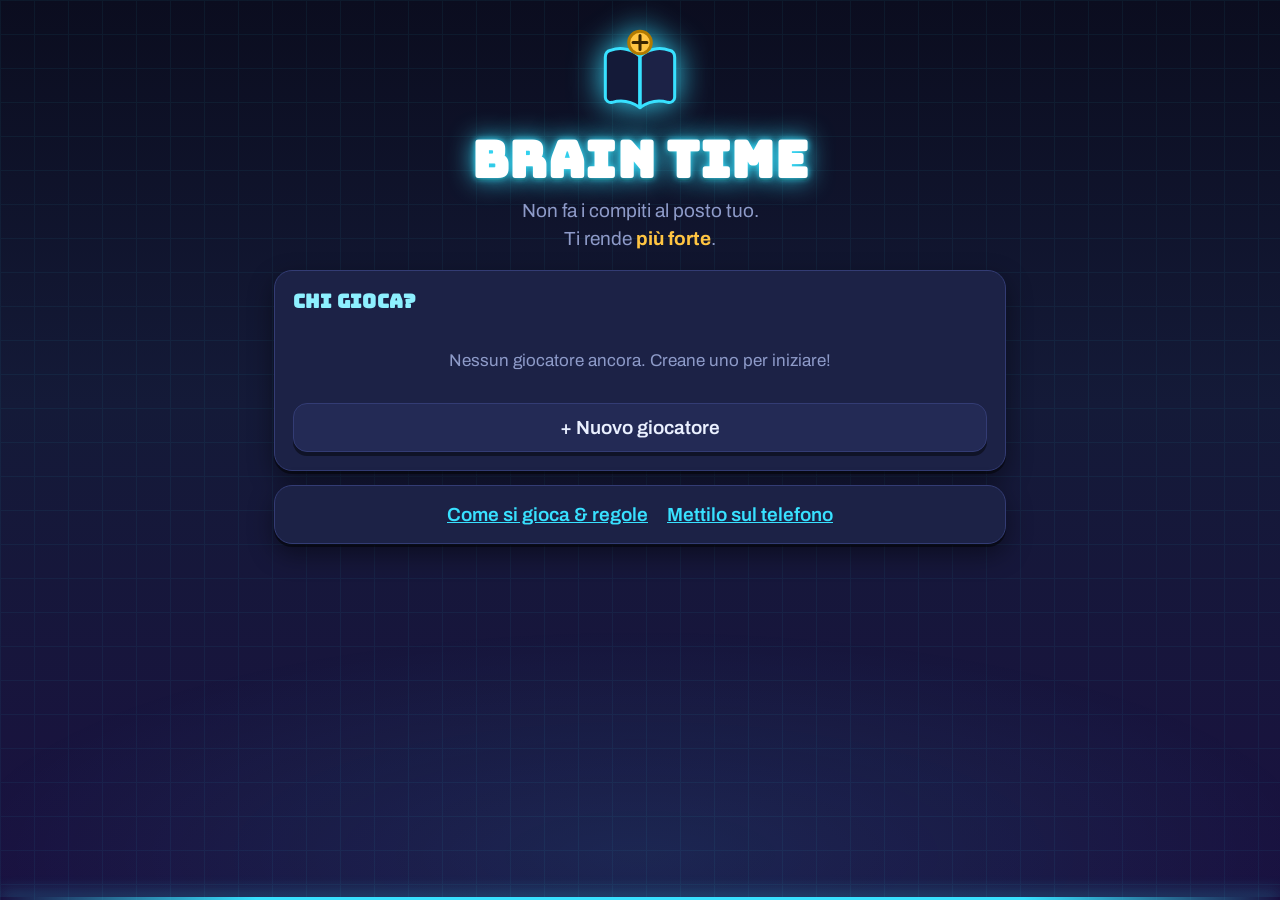
==== commit 52fdff9f: "Dal gioco si arriva alle istruzioni per installarlo Chi arriva dal QR si ritrova nel gioco, che e' g" ====
--- a/index.html
+++ b/index.html
@@ -95,6 +95,13 @@
 
     <div class="card card-slim">
       <button class="btn btn-link" id="btn-rules">Come si gioca &amp; regole</button>
+      <!-- Chi arriva dal QR si ritrova nel gioco, che e' giusto: si prova
+           subito. Ma poi non ha nessun modo di sapere che si puo' mettere
+           sulla Home come un'app vera, e resta una scheda del browser che
+           prima o poi chiude. Questa riga e' l'unico punto dove glielo
+           diciamo. Sta solo qui: nella pagina di famiglia installa.html
+           non esiste. -->
+      <a class="btn btn-link" href="installa.html" id="btn-installa">Mettilo sul telefono</a>
     </div>
   </section>
 
@@ -443,6 +450,7 @@
 <script src="js/game.js"></script>
 <script src="js/musica.js"></script>
 <script src="js/casse.js"></script>
+<script src="js/traguardi.js"></script>
 <script src="js/laby.js"></script>
 <script src="js/data-lingue.js"></script>
 <script src="js/lingue.js"></script>
--- a/css/style.css
+++ b/css/style.css
@@ -231,6 +231,14 @@
 .btn-block{display:block; width:100%; margin-top:8px}
 .btn-big{font-size:24px; padding:16px 34px; border-radius:18px}
 .btn[disabled]{opacity:.5; cursor:not-allowed; transform:none}
+/* Il tasto "Mettilo sul telefono" e' un <a>, non un <button>: senza
+   questa riga la spaziatura di .btn non lo tocca e resta schiacciato. */
+a.btn{display:inline-block; text-align:center; text-decoration:underline}
+/* Gia' aperto come app: proporre di installarlo non ha senso, e quel
+   link riporterebbe al gioco a giro vuoto, come se il tasto fosse rotto.
+   Due strade perche' iPhone e Android non rispondono allo stesso modo. */
+@media (display-mode: standalone){ #btn-installa{display:none} }
+body.come-app #btn-installa{display:none}
 .row-btns{display:flex; gap:10px; margin-top:16px}
 .row-btns .btn{flex:1}
 
@@ -473,6 +481,13 @@
   background:var(--oro); color:#4a3200; font-weight:700; font-size:18px; box-shadow:0 3px 0 var(--oro-scuro); flex:none;
 }
 .shop-buy[disabled]{opacity:.45; cursor:not-allowed}
+/* l'articolo che non si vende: si vede, si legge, non si compra */
+.shop-trag{
+  font-family:inherit; border:0; border-radius:13px; padding:11px 13px;
+  background:var(--azzurro-100); color:var(--azzurro-800);
+  font-weight:700; font-size:14.5px; cursor:not-allowed; flex:none;
+  max-width:8.5em; line-height:1.25;
+}
 
 /* ---------- classifica ---------- */
 .rank-list{display:flex; flex-direction:column; gap:10px; margin-bottom:12px}
@@ -992,6 +1007,40 @@
 .cassa-box[data-rar="supremo"]{--rar:var(--rar-supremo)}
 .stella-box[data-rar="supremo"]{--rar:var(--rar-supremo)}
 
+/* ---------- traguardi sui punti cervello ----------
+   Non sono una rarita' di cassa: prendono il neon del tema, cosi'
+   si vede subito che sono un'altra cosa. */
+.cassa-box[data-rar="traguardo"]{--rar:var(--neon)}
+.rar-traguardo{--rar:var(--neon); color:var(--carta)}
+.premio.traguardo{border-color:var(--neon); background:var(--azzurro-50)}
+.premio.traguardo .premio-nome{color:var(--azzurro-800)}
+.premio-vinto{
+  margin-top:7px; font-size:14.5px; line-height:1.5;
+  padding-top:6px; border-top:1px dashed var(--azzurro-300);
+}
+/* la riga sotto la barra dei punti: piccola, non deve rubare la scena */
+.xp-trag{margin-top:6px; font-size:14px; opacity:.85; align-items:center}
+.xp-trag .ic{vertical-align:-.12em}
+
+/* ---------- elenco dei traguardi nelle statistiche ---------- */
+.trag-riga{
+  display:flex; align-items:center; gap:11px; padding:9px 0;
+  border-bottom:1px solid var(--azzurro-100); opacity:.6;
+}
+.trag-riga:last-child{border-bottom:0}
+.trag-riga.preso{opacity:1}
+.trag-ico{font-size:24px; line-height:1; flex:none; color:var(--azzurro-700)}
+.trag-riga.preso .trag-ico{color:var(--oro)}
+.trag-nome{font-weight:700; font-size:16px; color:var(--inchiostro)}
+.trag-xp{
+  display:inline-block; margin-left:8px; font-weight:700; font-size:12.5px;
+  padding:1px 8px; border-radius:999px;
+  background:var(--azzurro-100); color:var(--azzurro-800);
+}
+.trag-premio{font-size:14px; line-height:1.45; color:var(--inchiostro-soft); margin-top:2px}
+.trag-stato{margin-left:auto; flex:none; font-size:13.5px; font-weight:700; color:var(--inchiostro-soft); text-align:right}
+.trag-riga.preso .trag-stato{color:var(--verde); font-size:19px}
+
 /* tre stelle in riga: su telefono devono starci tutte senza scorrere,
    quindi sono piu' piccole di quella singola e la riga va a capo solo
    come ultima risorsa */
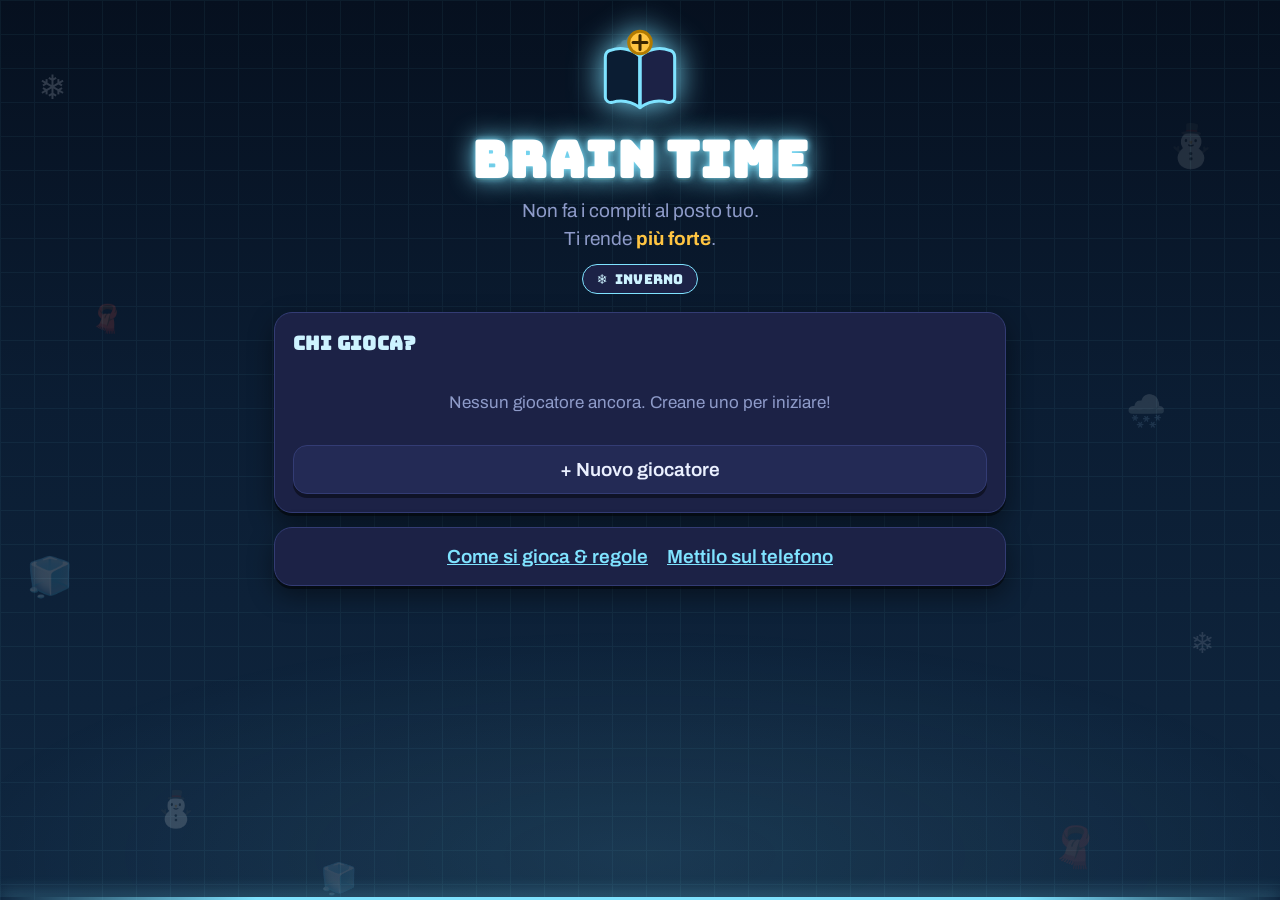
==== commit 0c896dba: "Il gioco si veste secondo il calendario: stagioni, feste, compleanno Undici vesti piu' il giorno del" ====
--- a/index.html
+++ b/index.html
@@ -138,6 +138,14 @@
       <div id="np-classi"></div>
       <div class="livello-info" id="np-livello-info"></div>
 
+      <label class="lbl" for="np-nato-g">Quando &egrave; il tuo compleanno?</label>
+      <div class="nato-riga">
+        <select class="input" id="np-nato-g" aria-label="Giorno"></select>
+        <select class="input" id="np-nato-m" aria-label="Mese"></select>
+      </div>
+      <p class="hint" id="np-nato-hint">Non &egrave; obbligatorio. Serve solo perch&eacute; quel giorno
+      il gioco si vesta a festa per te: si chiede <b>il giorno e il mese</b>, mai l&rsquo;anno.</p>
+
       <p class="hint" id="np-hint"></p>
       <div class="row-btns">
         <button class="btn btn-ghost" id="np-cancel">Annulla</button>
@@ -288,6 +296,14 @@
       <div class="set-row" style="margin-top:14px">
         <div><b>Musica dei labirinti</b><div class="shop-desc">Brani originali generati dal gioco. Se metti i tuoi file in una cartella <b>musica</b> accanto al gioco, suona quelli.</div></div>
         <button class="btn btn-ghost" id="set-musica">Attiva</button>
+      </div>
+    </div>
+
+    <div class="card">
+      <h2 class="card-title">Vestito del calendario</h2>
+      <div class="set-row">
+        <div><b>Cambia faccia con le feste</b><div class="shop-desc" id="set-skin-desc">Autunno, Halloween, Natale, Carnevale, Pasqua, estate, fine della scuola&hellip; e il giorno del tuo compleanno.</div></div>
+        <button class="btn btn-ghost" id="set-skin">Attivo</button>
       </div>
     </div>
 
@@ -435,6 +451,7 @@
 <div class="toast" id="toast"></div>
 
 <script src="js/util.js"></script>
+<script src="js/installa.js"></script>
 <script src="js/sfx.js"></script>
 <script src="js/juice.js"></script>
 <script src="js/foto.js"></script>
@@ -451,6 +468,7 @@
 <script src="js/musica.js"></script>
 <script src="js/casse.js"></script>
 <script src="js/traguardi.js"></script>
+<script src="js/stagioni.js"></script>
 <script src="js/laby.js"></script>
 <script src="js/data-lingue.js"></script>
 <script src="js/lingue.js"></script>
--- a/css/style.css
+++ b/css/style.css
@@ -733,6 +733,67 @@
 }
 
 /* =========================================================
+   LE VESTI DEL CALENDARIO (js/stagioni.js)
+
+   Stesso identico contratto dei temi del Negozio: una veste
+   ridefinisce SOLO il neon (quattro colori) e la tinta del fondo.
+   Non tocca --carta, --inchiostro, --ok-bg, --no-bg, --oro-*.
+
+   E' quello che garantisce che nessuna veste possa nascere
+   illeggibile: il contrasto lo decide il fondo, e il fondo resta
+   sempre notte. Se un domani si aggiunge una festa, si copia una
+   di queste righe e si cambiano i colori - niente altro.
+
+   La veste vince sul tema comprato al Negozio (e' un evento, dura
+   pochi giorni), ma si puo' spegnere dalle Impostazioni.
+   ========================================================= */
+body[data-skin="autunno"]{    --neon:#ff9a3d; --neon-chiaro:#ffc78a; --neon-cupo:#8f4408; --neon-2:#ffd84d;
+  --cielo-1:#190d05; --cielo-2:#2b1708; --cielo-3:#3a1d0a; }
+body[data-skin="halloween"]{  --neon:#ff7a18; --neon-chiaro:#ffb264; --neon-cupo:#7d3400; --neon-2:#b05cff;
+  --cielo-1:#120616; --cielo-2:#1e0a24; --cielo-3:#28072c; }
+body[data-skin="inverno"]{    --neon:#7fe3ff; --neon-chiaro:#cdf3ff; --neon-cupo:#226d85; --neon-2:#c0b4ff;
+  --cielo-1:#06101f; --cielo-2:#0b1d33; --cielo-3:#102740; }
+body[data-skin="natale"]{     --neon:#ff5a66; --neon-chiaro:#ffa8b0; --neon-cupo:#8d1623; --neon-2:#56db85;
+  --cielo-1:#07130c; --cielo-2:#0d2214; --cielo-3:#13291a; }
+body[data-skin="carnevale"]{  --neon:#ff4fd8; --neon-chiaro:#ffa8ec; --neon-cupo:#8c1773; --neon-2:#ffd24d;
+  --cielo-1:#17061e; --cielo-2:#260938; --cielo-3:#2e0a46; }
+body[data-skin="pasqua"]{     --neon:#ffd24d; --neon-chiaro:#ffeaa3; --neon-cupo:#8a6500; --neon-2:#7ef0b0;
+  --cielo-1:#0a1510; --cielo-2:#10261c; --cielo-3:#142b26; }
+body[data-skin="primomaggio"]{--neon:#ff5a52; --neon-chiaro:#ffa49e; --neon-cupo:#8d1a15; --neon-2:#ffd24d;
+  --cielo-1:#15070a; --cielo-2:#240c10; --cielo-3:#2c0f10; }
+body[data-skin="duegiugno"]{  --neon:#5ce89a; --neon-chiaro:#e4fff0; --neon-cupo:#0c6b3d; --neon-2:#ff5a52;
+  --cielo-1:#06130d; --cielo-2:#0b2016; --cielo-3:#13231a; }
+body[data-skin="finescuola"]{ --neon:#ffd93d; --neon-chiaro:#fff1a3; --neon-cupo:#8a6c00; --neon-2:#3dd9ff;
+  --cielo-1:#141004; --cielo-2:#241c06; --cielo-3:#2b2208; }
+body[data-skin="estate"]{     --neon:#2ee8d0; --neon-chiaro:#a5f7ee; --neon-cupo:#096d62; --neon-2:#ffd24d;
+  --cielo-1:#04161c; --cielo-2:#082a33; --cielo-3:#0a3340; }
+body[data-skin="compleanno"]{ --neon:#ff5fb0; --neon-chiaro:#ffb3d9; --neon-cupo:#8c1a59; --neon-2:#ffd24d;
+  --cielo-1:#1a0614; --cielo-2:#2a0a22; --cielo-3:#330c2c; }
+
+/* ---------- gli addobbi ----------
+   Emoji, come gli avatar e per le stesse ragioni: si vedono su
+   qualunque telefono, non pesano niente, non hanno padroni.
+   Sono FERME di proposito: una scheda in secondo piano non deve
+   consumare batteria per delle foglie che nessuno guarda, e un
+   telefono vecchio non deve rallentare per un addobbo. */
+.bg-skin{
+  position:fixed; inset:0; z-index:0; pointer-events:none; overflow:hidden;
+}
+.bg-skin span{
+  position:absolute; line-height:1; user-select:none;
+  filter:saturate(.8);
+}
+/* La chip dice come mai il gioco ha cambiato faccia: senza, uno
+   pensa di aver premuto qualcosa per sbaglio. */
+.skin-chip{
+  display:inline-flex; align-items:center; gap:7px;
+  padding:5px 13px; border-radius:999px; margin-top:12px;
+  background:var(--carta); border:1px solid var(--neon);
+  color:var(--neon-chiaro); font-size:13.5px; font-weight:600;
+}
+.skin-chip b{font-family:Bungee,Impact,sans-serif; font-weight:400; letter-spacing:.02em}
+
+/* =========================================================
    NEGOZIO A REPARTI
    ========================================================= */
 .shop-tabs{display:flex; gap:6px; background:rgba(255,255,255,.22); padding:5px;
@@ -1040,6 +1101,49 @@
 .trag-premio{font-size:14px; line-height:1.45; color:var(--inchiostro-soft); margin-top:2px}
 .trag-stato{margin-left:auto; flex:none; font-size:13.5px; font-weight:700; color:var(--inchiostro-soft); text-align:right}
 .trag-riga.preso .trag-stato{color:var(--verde); font-size:19px}
+
+/* ---------- "mettilo sulla Home" (js/installa.js) ----------
+   Barra in basso, sopra tutto. Non e' un popup: non blocca niente,
+   non ha un velo dietro, e si scaccia con una X. Un bambino che
+   vuole giocare deve poterla ignorare senza pensarci. */
+.inst-barra{
+  position:fixed; left:0; right:0; bottom:0; z-index:60;
+  display:flex; align-items:center; gap:12px;
+  padding:12px 14px calc(12px + env(safe-area-inset-bottom,0px));
+  background:var(--carta); color:var(--inchiostro);
+  border-top:2px solid var(--neon);
+  box-shadow:0 -10px 30px rgba(0,0,0,.45);
+  transform:translateY(110%); transition:transform .28s ease;
+}
+.inst-barra.su{transform:none}
+.inst-testo{flex:1; min-width:0; font-size:14.5px; line-height:1.45}
+/* solo il titolo prende il carattere dell'insegna: un <b> dentro la
+   frase ("poi <b>Aggiungi a Home</b>") deve restare un grassetto
+   normale, se no sembrano due titoli */
+.inst-tit{display:block; font-family:Bungee,Impact,sans-serif;
+  font-weight:400; font-size:16px; color:var(--azzurro-800); letter-spacing:.01em}
+.inst-testo span{color:var(--inchiostro-soft)}
+.inst-ico{
+  width:1.15em; height:1.15em; vertical-align:-.22em;
+  margin:0 1px; color:var(--azzurro-800);
+}
+.inst-si{
+  flex:none; font-family:Bungee,Impact,sans-serif; font-size:15px; letter-spacing:.02em;
+  border:0; border-radius:13px; padding:12px 18px; cursor:pointer;
+  background:var(--neon); color:#08202b; box-shadow:0 4px 0 var(--neon-cupo);
+}
+.inst-si:active{transform:translateY(2px); box-shadow:0 2px 0 var(--neon-cupo)}
+.inst-no{
+  flex:none; border:0; background:none; cursor:pointer; padding:6px 4px;
+  color:var(--inchiostro-soft); font-size:26px; line-height:1;
+}
+/* La barra copre il fondo della pagina e sotto ci va lasciato spazio,
+   se no l'ultimo tasto di una schermata lunga finisce dietro. Quanto,
+   pero', dipende da quante righe va a capo il testo: lo misura
+   js/installa.js e lo scrive qui sopra come stile inline. */
+@media (prefers-reduced-motion: reduce){
+  .inst-barra{transition:none}
+}
 
 /* tre stelle in riga: su telefono devono starci tutte senza scorrere,
    quindi sono piu' piccole di quella singola e la riga va a capo solo
@@ -1407,3 +1511,8 @@
 .res-ico .ic{filter:drop-shadow(0 0 16px currentColor)}
 /* dentro un tasto dorato la coppa dev'essere scura, se no sparisce */
 .btn-gold .ic, .shop-buy .ic{color:currentColor}
+
+/* le due tendine del compleanno, affiancate: su telefono stretto
+   vanno a capo da sole invece di schiacciarsi */
+.nato-riga{display:flex; gap:10px; flex-wrap:wrap}
+.nato-riga .input{flex:1; min-width:120px}
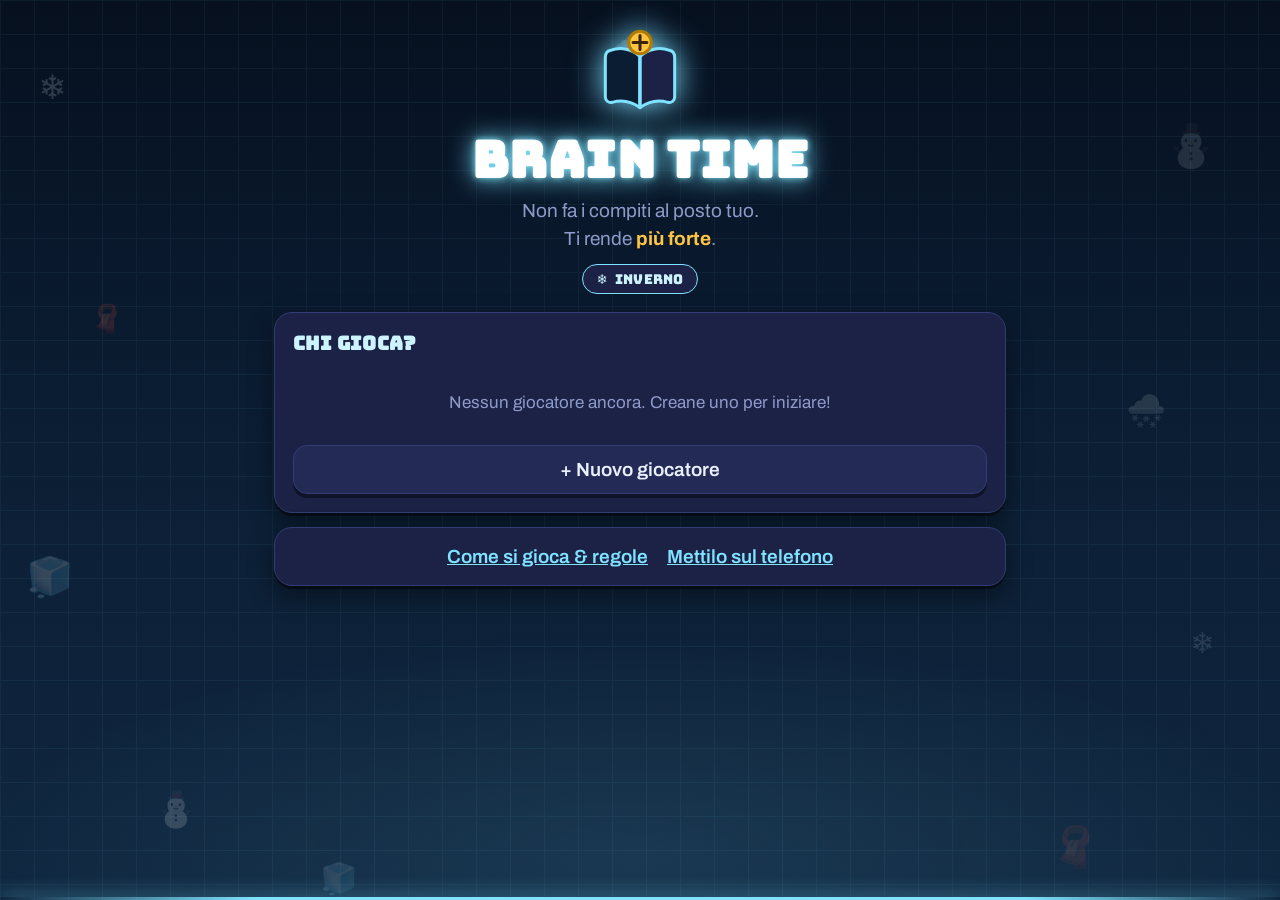
==== commit d0864536: "Le vesti si scelgono e si comprano: il calendario propone, non impone Tre richieste insieme, e dentr" ====
--- a/index.html
+++ b/index.html
@@ -342,6 +342,7 @@
       <button class="shop-tab" data-rep="avatar">&#128512; Avatar</button>
       <button class="shop-tab" data-rep="titolo">&#127894; Titoli</button>
       <button class="shop-tab" data-rep="tema">&#127912; Temi</button>
+      <button class="shop-tab" data-rep="veste">&#128197; Vesti</button>
     </div>
     <p class="shop-sezione-nota" id="shop-nota"></p>
     <div id="shop-list" class="shop-list"></div>
--- a/css/style.css
+++ b/css/style.css
@@ -776,8 +776,14 @@
    Sono FERME di proposito: una scheda in secondo piano non deve
    consumare batteria per delle foglie che nessuno guarda, e un
    telefono vecchio non deve rallentare per un addobbo. */
+/* ⚠️ z-index NEGATIVO, e non 0 come .bg-books.
+   Un elemento posizionato con z-index 0 si dipinge SOPRA il contenuto
+   non posizionato (le carte sono 'static'), quindi gli addobbi
+   finivano davanti ai testi delle domande. .bg-books se la cava con 0
+   solo perche' e' al 5% di opacita' e non si vede; a 18% si vede
+   eccome. Con -1 restano dietro alle carte e davanti al fondo. */
 .bg-skin{
-  position:fixed; inset:0; z-index:0; pointer-events:none; overflow:hidden;
+  position:fixed; inset:0; z-index:-1; pointer-events:none; overflow:hidden;
 }
 .bg-skin span{
   position:absolute; line-height:1; user-select:none;
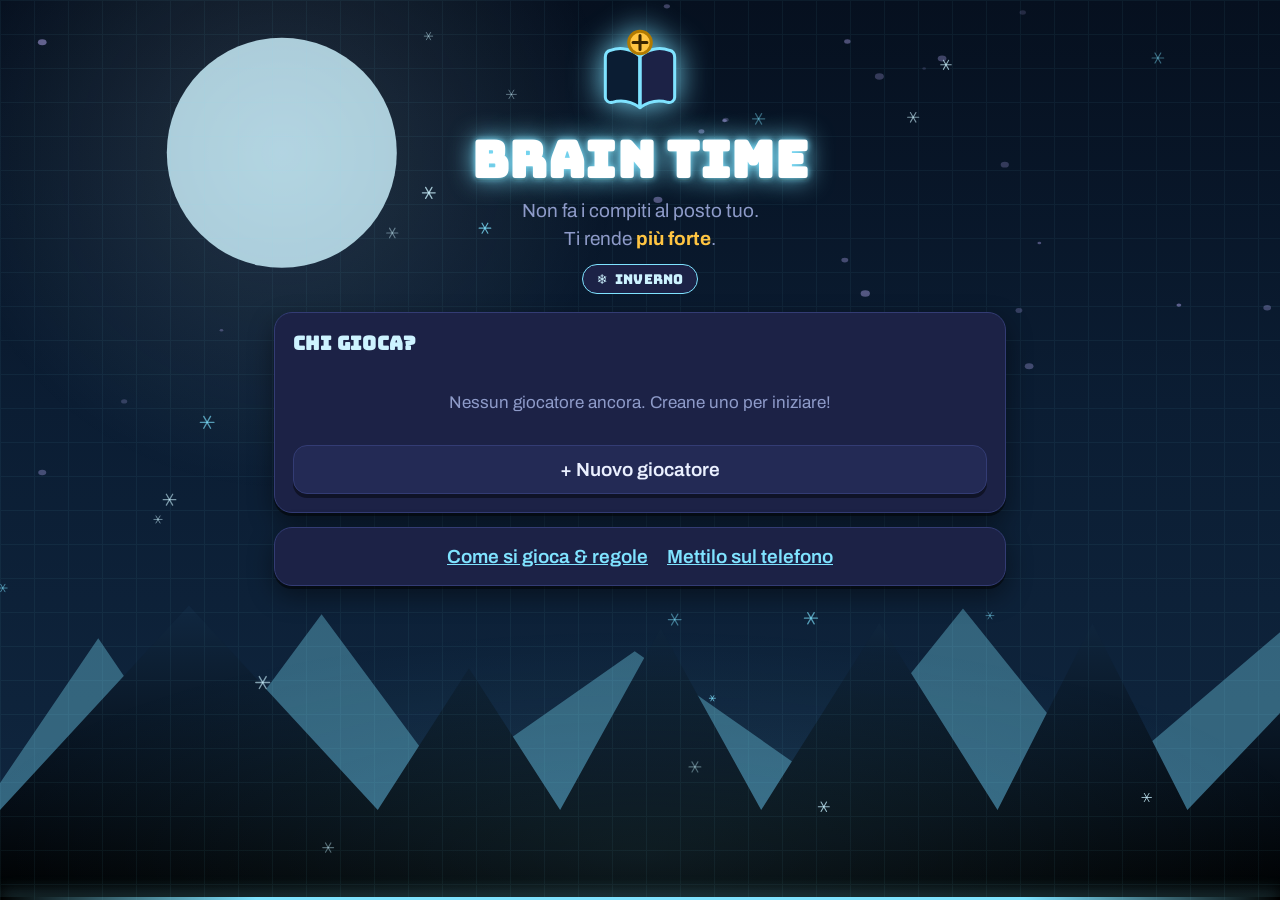
==== commit 4a3f548b: "Le vesti diventano posti: scenografia e particelle "Skin piu' accattivanti con grafica avanzata". Er" ====
--- a/index.html
+++ b/index.html
@@ -470,6 +470,7 @@
 <script src="js/casse.js"></script>
 <script src="js/traguardi.js"></script>
 <script src="js/stagioni.js"></script>
+<script src="js/scena.js"></script>
 <script src="js/laby.js"></script>
 <script src="js/data-lingue.js"></script>
 <script src="js/lingue.js"></script>
--- a/css/style.css
+++ b/css/style.css
@@ -753,6 +753,14 @@
   --cielo-1:#120616; --cielo-2:#1e0a24; --cielo-3:#28072c; }
 body[data-skin="inverno"]{    --neon:#7fe3ff; --neon-chiaro:#cdf3ff; --neon-cupo:#226d85; --neon-2:#c0b4ff;
   --cielo-1:#06101f; --cielo-2:#0b1d33; --cielo-3:#102740; }
+/* ⚠️ La primavera era rimasta fuori: c'era nel calendario e nel Negozio
+   ma non aveva questa riga, quindi da marzo a maggio il gioco metteva
+   data-skin="primavera" e non cambiava NIENTE - e chi l'avesse comprata
+   avrebbe pagato 60 coppe per il nulla. Trovata generando il foglio con
+   tutte le palette a partire da questo file invece che a memoria: e' il
+   tipo di buco che nessun collaudo trova, perche' non da' errori. */
+body[data-skin="primavera"]{  --neon:#ff8fd0; --neon-chiaro:#ffc7e6; --neon-cupo:#9e2f74; --neon-2:#8ee86b;
+  --cielo-1:#0c1410; --cielo-2:#132018; --cielo-3:#1a2420; }
 body[data-skin="natale"]{     --neon:#ff5a66; --neon-chiaro:#ffa8b0; --neon-cupo:#8d1623; --neon-2:#56db85;
   --cielo-1:#07130c; --cielo-2:#0d2214; --cielo-3:#13291a; }
 body[data-skin="carnevale"]{  --neon:#ff4fd8; --neon-chiaro:#ffa8ec; --neon-cupo:#8c1773; --neon-2:#ffd24d;
@@ -776,19 +784,34 @@
    Sono FERME di proposito: una scheda in secondo piano non deve
    consumare batteria per delle foglie che nessuno guarda, e un
    telefono vecchio non deve rallentare per un addobbo. */
-/* ⚠️ z-index NEGATIVO, e non 0 come .bg-books.
-   Un elemento posizionato con z-index 0 si dipinge SOPRA il contenuto
-   non posizionato (le carte sono 'static'), quindi gli addobbi
-   finivano davanti ai testi delle domande. .bg-books se la cava con 0
-   solo perche' e' al 5% di opacita' e non si vede; a 18% si vede
-   eccome. Con -1 restano dietro alle carte e davanti al fondo. */
-.bg-skin{
+/* ---------- la scenografia delle vesti (js/scena.js) ----------
+   ⚠️ z-index NEGATIVO, come era per gli addobbi e per la stessa
+   ragione: un elemento posizionato con z-index 0 si dipinge SOPRA il
+   contenuto non posizionato (le carte sono 'static'), e la scena
+   finirebbe davanti ai testi delle domande. Con -1 sta dietro alle
+   carte e davanti al fondo. */
+.bt-scena{
   position:fixed; inset:0; z-index:-1; pointer-events:none; overflow:hidden;
 }
-.bg-skin span{
-  position:absolute; line-height:1; user-select:none;
-  filter:saturate(.8);
-}
+/* L'astro e il suo alone sono elementi normali con aspect-ratio 1:
+   un cerchio resta un cerchio su qualunque schermo. In un SVG
+   stirato diventava un'ellisse. */
+.sc-astro, .sc-alone{
+  position:absolute; aspect-ratio:1; border-radius:50%;
+  transform:translate(-50%,-50%); pointer-events:none;
+}
+.sc-astro{opacity:.82}
+.sc-stelle{position:absolute; inset:0; width:100%; height:100%; display:block}
+/* L'orizzonte e' stirato di proposito: delle colline piu' larghe
+   sono ancora colline. Ancorato in fondo. */
+.sc-terra{
+  position:absolute; left:0; right:0; bottom:0; width:100%;
+  height:min(34vh,300px); display:block;
+}
+/* La tela delle particelle sta sopra la scena ferma ma sempre dentro
+   lo strato di sfondo: le foglie passano davanti alle colline, non
+   davanti alle domande. */
+.sc-tela{position:absolute; inset:0; display:block}
 /* La chip dice come mai il gioco ha cambiato faccia: senza, uno
    pensa di aver premuto qualcosa per sbaglio. */
 .skin-chip{
